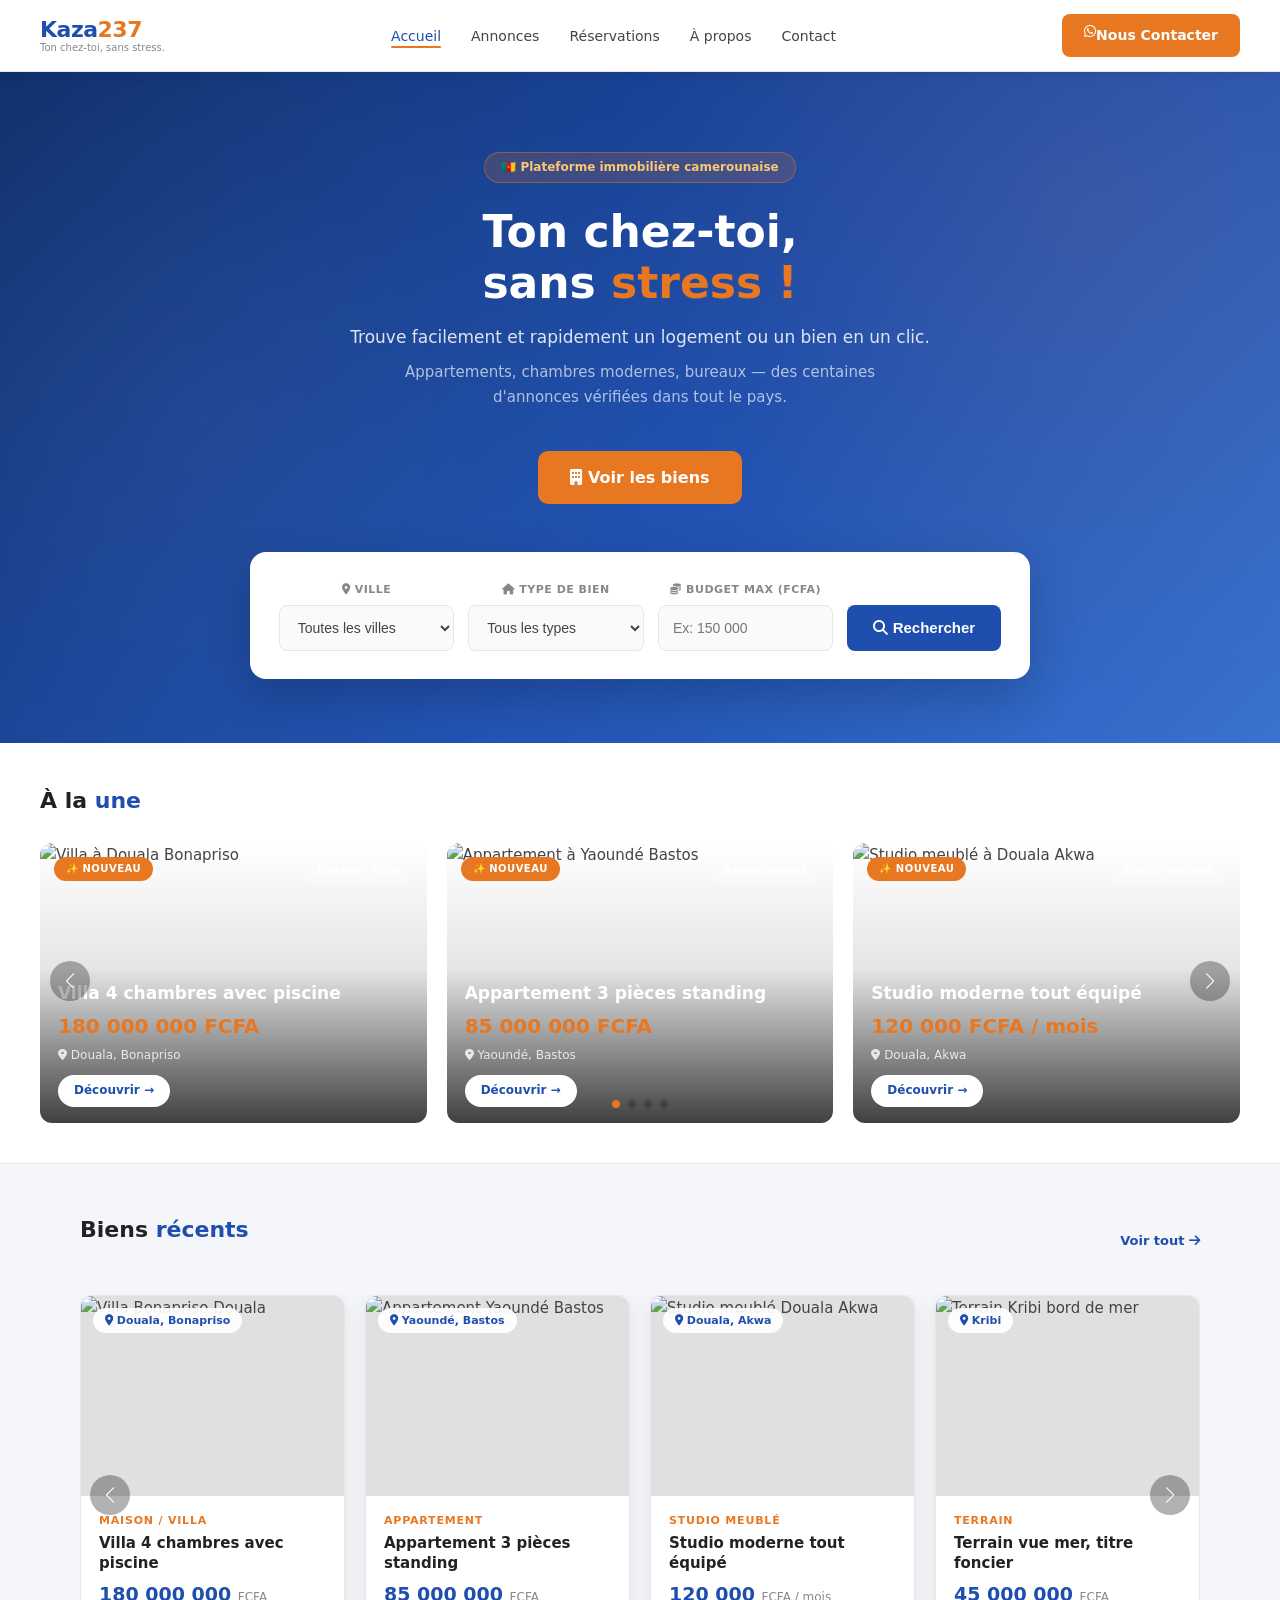
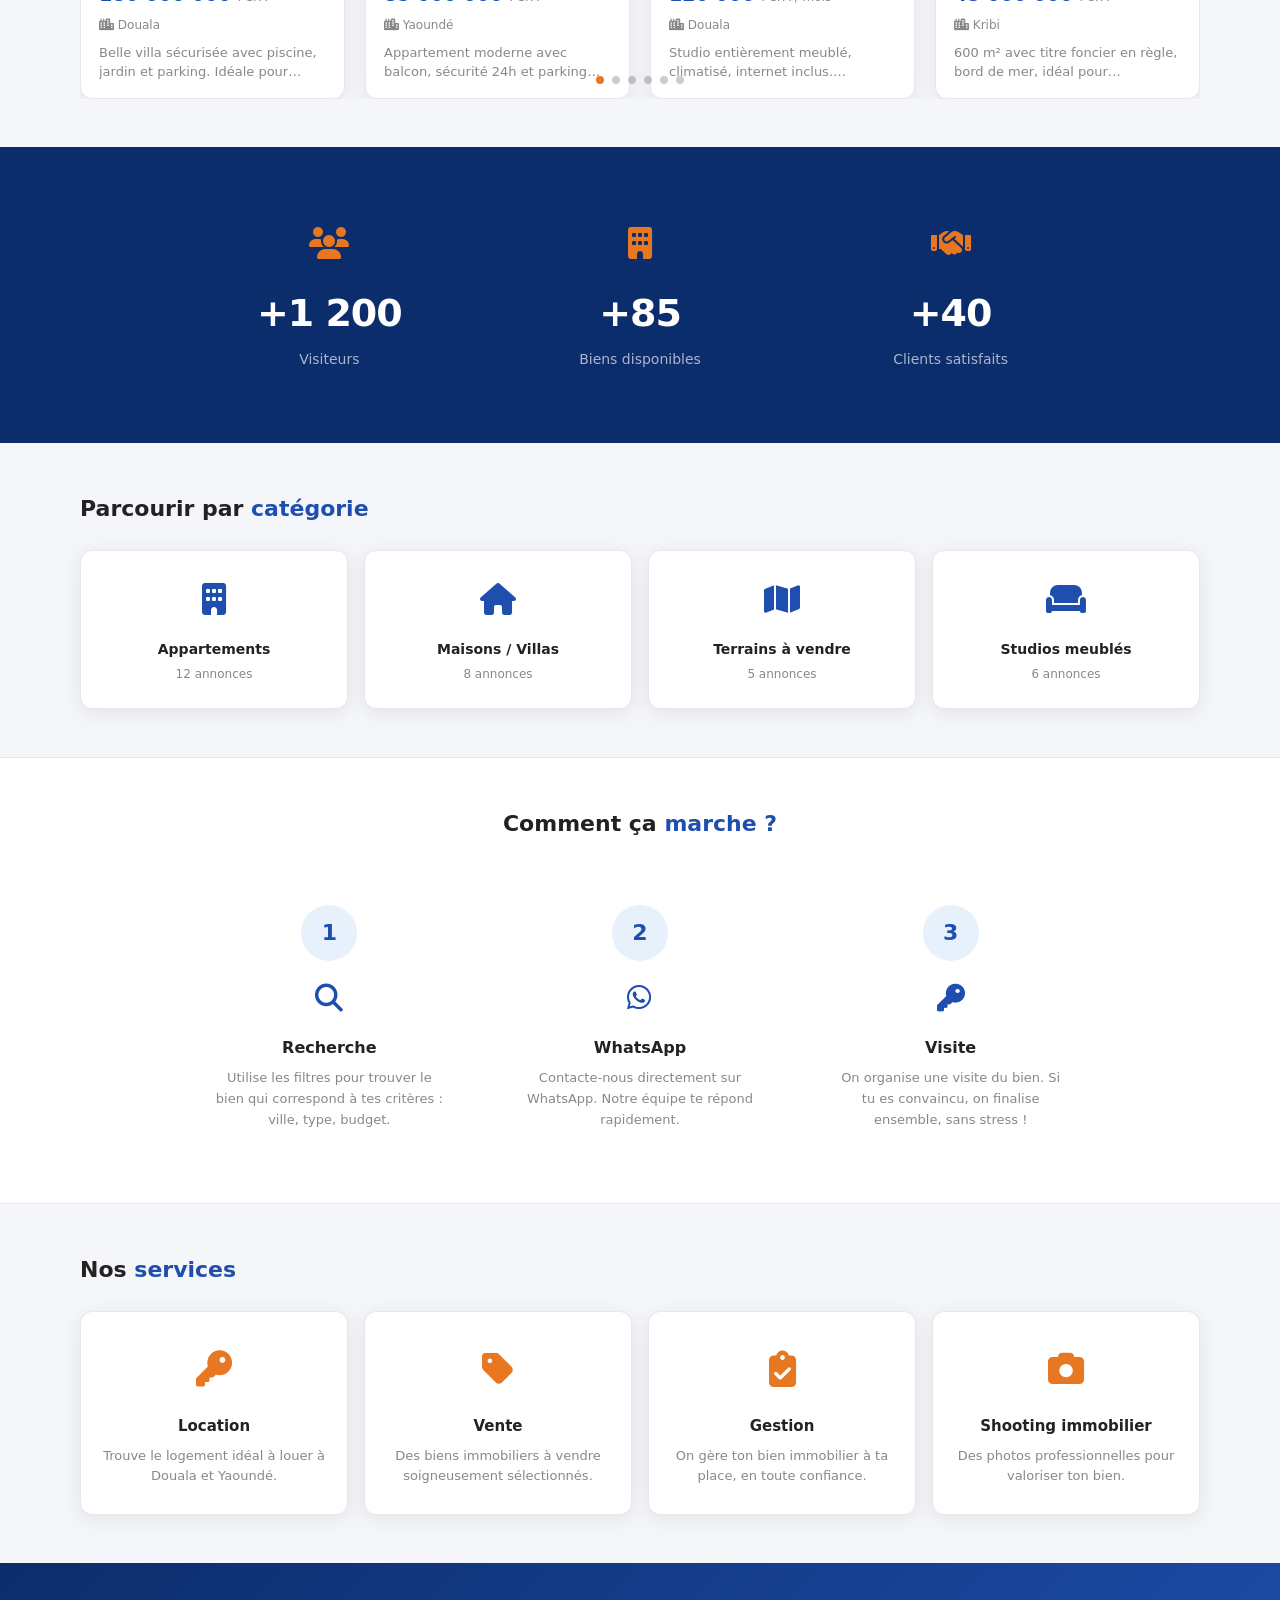
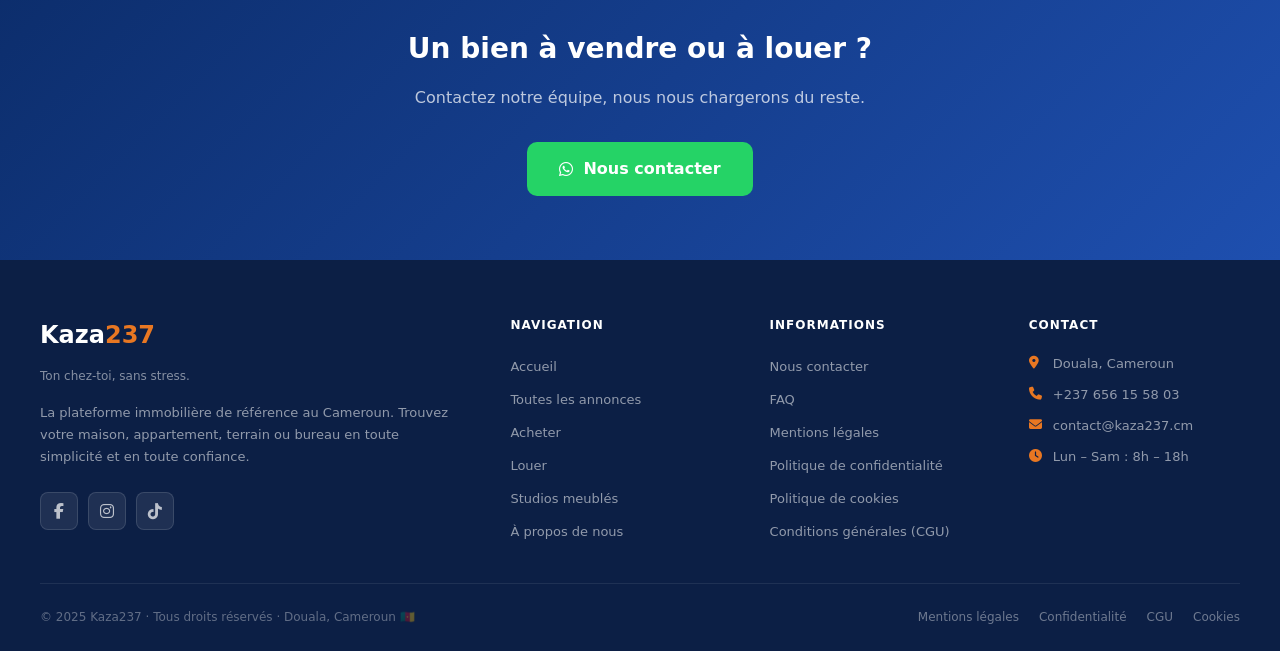
==== index.html @ a372fef4 "Premier commit Kaza237" ====
<!DOCTYPE html>
<html lang="fr">
 
<!--
  ================================================================
  KAZA237 — Page d'accueil (index.html)
  "Ton chez-toi, sans stress."
  ================================================================
  COMMENT MODIFIER CE FICHIER :
  - Les textes sont entre balises ex: <h1>Mon texte ici</h1>
  - Les liens sont dans href="..." ex: href="https://wa.me/237..."
  - Les images sont dans src="..." ex: src="assets/images/photo.jpg"
  - Chaque section est clairement indiquée par des commentaires
  ================================================================
-->
 
<head>
  <!-- Encodage et affichage mobile -->
  <meta charset="UTF-8" />
  <meta name="viewport" content="width=device-width, initial-scale=1.0" />
 
  <!-- ============================================================
       TITRE DE L'ONGLET NAVIGATEUR — modifie ici si besoin
       ============================================================ -->
  <title>Kaza237 — Ton chez-toi, sans stress.</title>
 
  <!-- Description pour Google (SEO) -->
  <meta name="description" content="Kaza237 — Plateforme immobilière camerounaise. Trouvez appartements, maisons, terrains et bureaux à Douala et Yaoundé." />
 
  <!-- ============================================================
       ICÔNES — Font Awesome (icônes utilisées partout sur le site)
       Ne pas supprimer cette ligne !
       ============================================================ -->
  <link rel="stylesheet" href="https://cdnjs.cloudflare.com/ajax/libs/font-awesome/6.5.0/css/all.min.css" />
 
  <!-- ============================================================
       SWIPER.JS — Pour les sliders automatiques (À la une, Biens récents)
       Ne pas supprimer cette ligne !
       ============================================================ -->
  <link rel="stylesheet" href="https://cdn.jsdelivr.net/npm/swiper@11/swiper-bundle.min.css" />
 
  <!-- ============================================================
       STYLES CSS DU SITE
       ============================================================ -->
    <!-- Fichier CSS du site -->
  <link rel="stylesheet" href="css/style.css" />
 
</head>
 
<body>
 
  <!-- ===========================================================
       NAVIGATION
       =========================================================== -->
  <nav>
 
    <!-- LOGO — REMPLACE src="assets/logo/logo.png" PAR TON VRAI LOGO -->
    <a href="index.html" class="nav-logo">
      <img src="assets/logo/logo.png" alt="Logo Kaza237"
           onerror="this.style.display='none'" />
      <div class="nav-logo-texte">
        <div class="marque">
          <span class="bleu">Kaza</span><span class="orange">237</span>
        </div>
        <div class="slogan">Ton chez-toi, sans stress.</div>
      </div>
    </a>
 
    <!-- LIENS DE NAVIGATION — modifie les href="..." pour chaque page -->
    <ul class="nav-liens">
      <li><a href="index.html" class="actif">Accueil</a></li>
      <li><a href="annonces.html">Annonces</a></li>
      <li><a href="reservations.html">Réservations</a></li>
      <li><a href="apropos.html">À propos</a></li>
      <li><a href="contact.html">Contact</a></li>
    </ul>
 
    <!-- BOUTON "NOUS CONTACTER" — visible sur desktop uniquement -->
    <!-- MODIFIE le numéro WhatsApp ici si besoin -->
    <a href="https://wa.me/237656155803" target="_blank" class="btn-nav-contact btn-desktop">
      <i class="fa-brands fa-whatsapp"></i> Nous Contacter
    </a>
 
    <!-- ============================================================
         BOUTON HAMBURGER — visible sur mobile uniquement
         Les 3 barres qui ouvrent le menu mobile
         ============================================================ -->
    <button class="btn-hamburger" id="btnHamburger" onclick="toggleMenu()"
            aria-label="Ouvrir le menu">
      <span></span>
      <span></span>
      <span></span>
    </button>
 
  </nav>
 
  <!-- ===========================================================
       MENU MOBILE — s'affiche quand on clique sur le hamburger
       =========================================================== -->
  <div class="menu-mobile" id="menuMobile">
 
    <!-- Liens du menu mobile -->
    <ul class="menu-mobile-liens">
      <li><a href="index.html" onclick="toggleMenu()">
        <i class="fa-solid fa-house"></i> Accueil
      </a></li>
      <li><a href="annonces.html" onclick="toggleMenu()">
        <i class="fa-solid fa-building"></i> Annonces
      </a></li>
      <li><a href="reservations.html" onclick="toggleMenu()">
        <i class="fa-solid fa-couch"></i> Réservations
      </a></li>
      <li><a href="apropos.html" onclick="toggleMenu()">
        <i class="fa-solid fa-circle-info"></i> À propos
      </a></li>
      <li><a href="contact.html" onclick="toggleMenu()">
        <i class="fa-solid fa-envelope"></i> Contact
      </a></li>
    </ul>
 
    <!-- Bouton WhatsApp dans le menu mobile -->
    <a href="https://wa.me/237656155803" target="_blank" class="btn-whatsapp-mobile">
      <i class="fa-brands fa-whatsapp"></i> Nous Contacter sur WhatsApp
    </a>
 
  </div>
  <!-- Fin Menu Mobile -->
  <!-- Fin Navigation -->
 
 
  <!-- ===========================================================
       SECTION HERO (Bannière principale)
       =========================================================== -->
  <section class="hero">
 
    <!-- Badge camerounais -->
    <div class="hero-badge">
      🇨🇲 Plateforme immobilière camerounaise
    </div>
 
    <!-- ============================================================
         TITRE PRINCIPAL — MODIFIE LE TEXTE ICI
         ============================================================ -->
    <h1>
      Ton chez-toi,<br>sans <em>stress !</em>
    </h1>
 
    <!-- ============================================================
         SOUS-TEXTE 1 — MODIFIE LE TEXTE ICI
         ============================================================ -->
    <p class="hero-sous-texte-1">
      Trouve facilement et rapidement un logement ou un bien en un clic.
    </p>
 
    <!-- ============================================================
         SOUS-TEXTE 2 — MODIFIE LE TEXTE ICI
         ============================================================ -->
    <p class="hero-sous-texte-2">
      Appartements, chambres modernes, bureaux — des centaines
      d'annonces vérifiées dans tout le pays.
    </p>
 
    <!-- Bouton "Voir les biens" -->
    <a href="annonces.html" class="btn-hero">
      <i class="fa-solid fa-building"></i> Voir les biens
    </a>
 
    <!-- ============================================================
         BOÎTE DE RECHERCHE ET FILTRES
         ============================================================ -->
    <div class="boite-recherche">
      <div class="recherche-grille">
 
        <!-- Filtre : Ville -->
        <div class="champ-recherche">
          <label for="filtre-ville">
            <i class="fa-solid fa-location-dot"></i> Ville
          </label>
          <!-- MODIFIE LES OPTIONS DE VILLE ICI -->
          <select id="filtre-ville">
            <option value="">Toutes les villes</option>
            <option value="douala">Douala</option>
            <option value="yaounde">Yaoundé</option>
          </select>
        </div>
 
        <!-- Filtre : Type de bien -->
        <div class="champ-recherche">
          <label for="filtre-type">
            <i class="fa-solid fa-house"></i> Type de bien
          </label>
          <!-- MODIFIE LES OPTIONS DE TYPE ICI -->
          <select id="filtre-type">
            <option value="">Tous les types</option>
            <option value="appartement">Appartement</option>
            <option value="maison">Maison / Villa</option>
            <option value="terrain">Terrain</option>
            <option value="bureau">Bureau</option>
            <option value="appartement-meuble">Appartement meublé</option>
            <option value="studio-meuble">Studio meublé</option>
            <option value="chambre-meuble">Chambre meublée</option>
          </select>
        </div>
 
        <!-- Filtre : Budget maximum -->
        <div class="champ-recherche">
          <label for="filtre-budget">
            <i class="fa-solid fa-coins"></i> Budget max (FCFA)
          </label>
          <input
            type="number"
            id="filtre-budget"
            placeholder="Ex: 150 000"
          />
        </div>
 
        <!-- Bouton Rechercher -->
        <div>
          <button class="btn-rechercher" onclick="rechercherBiens()">
            <i class="fa-solid fa-magnifying-glass"></i> Rechercher
          </button>
        </div>
 
      </div>
    </div>
    <!-- Fin boîte de recherche -->
 
  </section>
  <!-- Fin Section Hero -->
 
 
  <!-- ===========================================================
       SECTION "À LA UNE" — Slider automatique (biens featured)
       Les biens affichés ici sont ceux avec featured = true dans Firebase
       =========================================================== -->
  <section class="section-a-la-une">
    <div style="max-width: 1200px; margin: 0 auto;">
 
      <h2 class="titre-section">
        À la <span>une</span>
      </h2>
 
      <!-- Slider Swiper -->
      <div class="swiper swiper-une">
        <div class="swiper-wrapper">
 
          <!-- =====================================================
               SLIDE 1 — MODIFIE LES INFOS ICI
               ===================================================== -->
          <div class="swiper-slide">
            <div class="slide-une">
 
              <!-- IMAGE — REMPLACE src="..." PAR TA VRAIE IMAGE -->
              <img src="assets/images/bien1.jpg" alt="Villa à Douala Bonapriso" />
 
              <!-- Dégradé sombre -->
              <div class="slide-une-overlay"></div>
 
              <!-- Badge "NOUVEAU" -->
              <div class="slide-badge-nouveau">✨ Nouveau</div>
 
              <!-- Badge type de bien -->
              <div class="slide-badge-type">Maison / Villa</div>
 
              <!-- Infos en bas -->
              <div class="slide-une-infos">
                <!-- TITRE DU BIEN -->
                <div class="slide-une-titre">Villa 4 chambres avec piscine</div>
                <!-- PRIX — modifie ici -->
                <div class="slide-une-prix">180 000 000 FCFA</div>
                <!-- LOCALISATION -->
                <div class="slide-une-lieu">
                  <i class="fa-solid fa-location-dot"></i> Douala, Bonapriso
                </div>
                <!-- BOUTON DÉCOUVRIR — modifie href="..." -->
                <a href="detail.html" class="btn-decouvrir">Découvrir →</a>
              </div>
 
            </div>
          </div>
          <!-- Fin Slide 1 -->
 
          <!-- =====================================================
               SLIDE 2 — MODIFIE LES INFOS ICI
               ===================================================== -->
          <div class="swiper-slide">
            <div class="slide-une">
              <img src="assets/images/bien2.jpg" alt="Appartement à Yaoundé Bastos" />
              <div class="slide-une-overlay"></div>
              <div class="slide-badge-nouveau">✨ Nouveau</div>
              <div class="slide-badge-type">Appartement</div>
              <div class="slide-une-infos">
                <div class="slide-une-titre">Appartement 3 pièces standing</div>
                <div class="slide-une-prix">85 000 000 FCFA</div>
                <div class="slide-une-lieu">
                  <i class="fa-solid fa-location-dot"></i> Yaoundé, Bastos
                </div>
                <a href="detail.html" class="btn-decouvrir">Découvrir →</a>
              </div>
            </div>
          </div>
          <!-- Fin Slide 2 -->
 
          <!-- =====================================================
               SLIDE 3 — MODIFIE LES INFOS ICI
               ===================================================== -->
          <div class="swiper-slide">
            <div class="slide-une">
              <img src="assets/images/bien3.jpg" alt="Studio meublé à Douala Akwa" />
              <div class="slide-une-overlay"></div>
              <div class="slide-badge-nouveau">✨ Nouveau</div>
              <div class="slide-badge-type">Studio meublé</div>
              <div class="slide-une-infos">
                <div class="slide-une-titre">Studio moderne tout équipé</div>
                <div class="slide-une-prix">120 000 FCFA / mois</div>
                <div class="slide-une-lieu">
                  <i class="fa-solid fa-location-dot"></i> Douala, Akwa
                </div>
                <a href="detail.html" class="btn-decouvrir">Découvrir →</a>
              </div>
            </div>
          </div>
          <!-- Fin Slide 3 -->
 
          <!-- =====================================================
               SLIDE 4 — MODIFIE LES INFOS ICI
               ===================================================== -->
          <div class="swiper-slide">
            <div class="slide-une">
              <img src="assets/images/bien4.jpg" alt="Terrain à Kribi" />
              <div class="slide-une-overlay"></div>
              <div class="slide-badge-nouveau">✨ Nouveau</div>
              <div class="slide-badge-type">Terrain</div>
              <div class="slide-une-infos">
                <div class="slide-une-titre">Terrain vue mer, titre foncier</div>
                <div class="slide-une-prix">45 000 000 FCFA</div>
                <div class="slide-une-lieu">
                  <i class="fa-solid fa-location-dot"></i> Kribi, Bord de mer
                </div>
                <a href="detail.html" class="btn-decouvrir">Découvrir →</a>
              </div>
            </div>
          </div>
          <!-- Fin Slide 4 -->
 
        </div><!-- Fin swiper-wrapper -->
 
        <!-- Boutons navigation slider -->
        <div class="swiper-button-next"></div>
        <div class="swiper-button-prev"></div>
        <!-- Points de pagination -->
        <div class="swiper-pagination"></div>
 
      </div><!-- Fin Swiper -->
 
    </div>
  </section>
  <!-- Fin Section À la une -->
 
 
  <!-- ===========================================================
       SECTION "BIENS RÉCENTS"
       Les 6 biens les plus récents, triés par date
       =========================================================== -->
  <section class="section-recents">
    <div class="entete-section">
      <h2 class="titre-section">
        Biens <span>récents</span>
      </h2>
      <a href="annonces.html" class="lien-voir-tout">
        Voir tout <i class="fa-solid fa-arrow-right"></i>
      </a>
    </div>
 
    <!-- Slider des biens récents -->
    <div class="swiper swiper-recents">
      <div class="swiper-wrapper">
 
        <!-- =====================================================
             CARTE BIEN 1 — MODIFIE LES INFOS ICI
             ===================================================== -->
        <div class="swiper-slide">
          <div class="carte-bien">
            <div class="carte-image">
              <!-- IMAGE — REMPLACE src="..." PAR TA VRAIE IMAGE -->
              <img src="assets/images/bien1.jpg" alt="Villa Bonapriso Douala" />
              <div class="carte-badge-lieu">
                <i class="fa-solid fa-location-dot"></i> Douala, Bonapriso
              </div>
            </div>
            <div class="carte-corps">
              <!-- TYPE DE BIEN -->
              <div class="carte-type">Maison / Villa</div>
              <!-- TITRE -->
              <div class="carte-titre">Villa 4 chambres avec piscine</div>
              <!-- PRIX — modifie ici -->
              <div class="carte-prix">180 000 000 <span>FCFA</span></div>
              <!-- VILLE -->
              <div class="carte-ville">
                <i class="fa-solid fa-city"></i> Douala
              </div>
              <!-- DESCRIPTION COURTE -->
              <div class="carte-description">
                Belle villa sécurisée avec piscine, jardin et parking. Idéale pour famille.
              </div>
            </div>
          </div>
        </div>
        <!-- Fin Carte 1 -->
 
        <!-- =====================================================
             CARTE BIEN 2 — MODIFIE LES INFOS ICI
             ===================================================== -->
        <div class="swiper-slide">
          <div class="carte-bien">
            <div class="carte-image">
              <img src="assets/images/bien2.jpg" alt="Appartement Yaoundé Bastos" />
              <div class="carte-badge-lieu">
                <i class="fa-solid fa-location-dot"></i> Yaoundé, Bastos
              </div>
            </div>
            <div class="carte-corps">
              <div class="carte-type">Appartement</div>
              <div class="carte-titre">Appartement 3 pièces standing</div>
              <div class="carte-prix">85 000 000 <span>FCFA</span></div>
              <div class="carte-ville">
                <i class="fa-solid fa-city"></i> Yaoundé
              </div>
              <div class="carte-description">
                Appartement moderne avec balcon, sécurité 24h et parking souterrain.
              </div>
            </div>
          </div>
        </div>
        <!-- Fin Carte 2 -->
 
        <!-- =====================================================
             CARTE BIEN 3 — MODIFIE LES INFOS ICI
             ===================================================== -->
        <div class="swiper-slide">
          <div class="carte-bien">
            <div class="carte-image">
              <img src="assets/images/bien3.jpg" alt="Studio meublé Douala Akwa" />
              <div class="carte-badge-lieu">
                <i class="fa-solid fa-location-dot"></i> Douala, Akwa
              </div>
            </div>
            <div class="carte-corps">
              <div class="carte-type">Studio meublé</div>
              <div class="carte-titre">Studio moderne tout équipé</div>
              <div class="carte-prix">120 000 <span>FCFA / mois</span></div>
              <div class="carte-ville">
                <i class="fa-solid fa-city"></i> Douala
              </div>
              <div class="carte-description">
                Studio entièrement meublé, climatisé, internet inclus. Disponible immédiatement.
              </div>
            </div>
          </div>
        </div>
        <!-- Fin Carte 3 -->
 
        <!-- =====================================================
             CARTE BIEN 4 — MODIFIE LES INFOS ICI
             ===================================================== -->
        <div class="swiper-slide">
          <div class="carte-bien">
            <div class="carte-image">
              <img src="assets/images/bien4.jpg" alt="Terrain Kribi bord de mer" />
              <div class="carte-badge-lieu">
                <i class="fa-solid fa-location-dot"></i> Kribi
              </div>
            </div>
            <div class="carte-corps">
              <div class="carte-type">Terrain</div>
              <div class="carte-titre">Terrain vue mer, titre foncier</div>
              <div class="carte-prix">45 000 000 <span>FCFA</span></div>
              <div class="carte-ville">
                <i class="fa-solid fa-city"></i> Kribi
              </div>
              <div class="carte-description">
                600 m² avec titre foncier en règle, bord de mer, idéal pour construction.
              </div>
            </div>
          </div>
        </div>
        <!-- Fin Carte 4 -->
 
        <!-- =====================================================
             CARTE BIEN 5 — MODIFIE LES INFOS ICI
             ===================================================== -->
        <div class="swiper-slide">
          <div class="carte-bien">
            <div class="carte-image">
              <img src="assets/images/bien5.jpg" alt="Bureau Yaoundé Centre" />
              <div class="carte-badge-lieu">
                <i class="fa-solid fa-location-dot"></i> Yaoundé, Centre
              </div>
            </div>
            <div class="carte-corps">
              <div class="carte-type">Bureau</div>
              <div class="carte-titre">Plateau de bureaux open space</div>
              <div class="carte-prix">300 000 <span>FCFA / mois</span></div>
              <div class="carte-ville">
                <i class="fa-solid fa-city"></i> Yaoundé
              </div>
              <div class="carte-description">
                80 m² en plein centre ville, parking inclus, fibre optique disponible.
              </div>
            </div>
          </div>
        </div>
        <!-- Fin Carte 5 -->
 
        <!-- =====================================================
             CARTE BIEN 6 — MODIFIE LES INFOS ICI
             ===================================================== -->
        <div class="swiper-slide">
          <div class="carte-bien">
            <div class="carte-image">
              <img src="assets/images/bien6.jpg" alt="Villa Bafoussam" />
              <div class="carte-badge-lieu">
                <i class="fa-solid fa-location-dot"></i> Douala, Bonamoussadi
              </div>
            </div>
            <div class="carte-corps">
              <div class="carte-type">Appartement meublé</div>
              <div class="carte-titre">Appartement moderne à Bonamoussadi</div>
              <div class="carte-prix">150 000 <span>FCFA / mois</span></div>
              <div class="carte-ville">
                <i class="fa-solid fa-city"></i> Douala
              </div>
              <div class="carte-description">
                Appartement sécurisé avec parking, gardiennage 24h et générateur.
              </div>
            </div>
          </div>
        </div>
        <!-- Fin Carte 6 -->
 
      </div><!-- Fin swiper-wrapper -->
 
      <!-- Navigation -->
      <div class="swiper-button-next"></div>
      <div class="swiper-button-prev"></div>
      <div class="swiper-pagination"></div>
 
    </div><!-- Fin Swiper Recents -->
  </section>
  <!-- Fin Section Biens Récents -->
 
 
  <!-- ===========================================================
       SECTION STATISTIQUES
       =========================================================== -->
  <section class="section-stats">
    <div class="stats-grille">
 
      <!-- ============================================================
           STATISTIQUE 1 — MODIFIE LE CHIFFRE ET LE LABEL ICI
           ============================================================ -->
      <div class="stat-bloc">
        <div class="stat-icone">
          <i class="fa-solid fa-users"></i>
        </div>
        <div class="stat-chiffre">+1 200<span></span></div>
        <div class="stat-label">Visiteurs</div>
      </div>
 
      <!-- ============================================================
           STATISTIQUE 2 — MODIFIE LE CHIFFRE ET LE LABEL ICI
           ============================================================ -->
      <div class="stat-bloc">
        <div class="stat-icone">
          <i class="fa-solid fa-building"></i>
        </div>
        <div class="stat-chiffre">+85<span></span></div>
        <div class="stat-label">Biens disponibles</div>
      </div>
 
      <!-- ============================================================
           STATISTIQUE 3 — MODIFIE LE CHIFFRE ET LE LABEL ICI
           ============================================================ -->
      <div class="stat-bloc">
        <div class="stat-icone">
          <i class="fa-solid fa-handshake"></i>
        </div>
        <div class="stat-chiffre">+40<span></span></div>
        <div class="stat-label">Clients satisfaits</div>
      </div>
 
    </div>
  </section>
  <!-- Fin Section Statistiques -->
 
 
  <!-- ===========================================================
       SECTION "PARCOURIR PAR CATÉGORIE"
       =========================================================== -->
  <section class="section-categories">
    <h2 class="titre-section" style="margin-bottom: 1.5rem;">
      Parcourir par <span>catégorie</span>
    </h2>
 
    <div class="categories-grille">
 
      <!-- ============================================================
           CATÉGORIE 1 — MODIFIE LE NOMBRE D'ANNONCES ICI
           ============================================================ -->
      <a href="annonces.html?type=appartement" class="carte-categorie">
        <div class="categorie-icone">
          <i class="fa-solid fa-building"></i>
        </div>
        <div class="categorie-nom">Appartements</div>
        <!-- MODIFIE LE NOMBRE ICI -->
        <div class="categorie-nombre">12 annonces</div>
      </a>
 
      <!-- CATÉGORIE 2 -->
      <a href="annonces.html?type=maison" class="carte-categorie">
        <div class="categorie-icone">
          <i class="fa-solid fa-house"></i>
        </div>
        <div class="categorie-nom">Maisons / Villas</div>
        <!-- MODIFIE LE NOMBRE ICI -->
        <div class="categorie-nombre">8 annonces</div>
      </a>
 
      <!-- CATÉGORIE 3 -->
      <a href="annonces.html?type=terrain" class="carte-categorie">
        <div class="categorie-icone">
          <i class="fa-solid fa-map"></i>
        </div>
        <div class="categorie-nom">Terrains à vendre</div>
        <!-- MODIFIE LE NOMBRE ICI -->
        <div class="categorie-nombre">5 annonces</div>
      </a>
 
      <!-- CATÉGORIE 4 -->
      <a href="reservations.html" class="carte-categorie">
        <div class="categorie-icone">
          <i class="fa-solid fa-couch"></i>
        </div>
        <div class="categorie-nom">Studios meublés</div>
        <!-- MODIFIE LE NOMBRE ICI -->
        <div class="categorie-nombre">6 annonces</div>
      </a>
 
    </div>
  </section>
  <!-- Fin Section Catégories -->
 
 
  <!-- ===========================================================
       SECTION "COMMENT ÇA MARCHE"
       =========================================================== -->
  <section class="section-comment">
    <div style="max-width: 1200px; margin: 0 auto;">
      <h2 class="titre-section" style="text-align: center; margin-bottom: 2.5rem;">
        Comment ça <span>marche ?</span>
      </h2>
      <div class="comment-grille">
 
        <!-- ÉTAPE 1 -->
        <div class="comment-etape">
          <div class="etape-numero">1</div>
          <div class="etape-icone">
            <i class="fa-solid fa-magnifying-glass"></i>
          </div>
          <!-- MODIFIE LE TITRE ICI -->
          <div class="etape-titre">Recherche</div>
          <!-- MODIFIE LE TEXTE ICI -->
          <div class="etape-texte">
            Utilise les filtres pour trouver le bien qui correspond à tes critères : ville, type, budget.
          </div>
        </div>
 
        <!-- ÉTAPE 2 -->
        <div class="comment-etape">
          <div class="etape-numero">2</div>
          <div class="etape-icone">
            <i class="fa-brands fa-whatsapp"></i>
          </div>
          <!-- MODIFIE LE TITRE ICI -->
          <div class="etape-titre">WhatsApp</div>
          <!-- MODIFIE LE TEXTE ICI -->
          <div class="etape-texte">
            Contacte-nous directement sur WhatsApp. Notre équipe te répond rapidement.
          </div>
        </div>
 
        <!-- ÉTAPE 3 -->
        <div class="comment-etape">
          <div class="etape-numero">3</div>
          <div class="etape-icone">
            <i class="fa-solid fa-key"></i>
          </div>
          <!-- MODIFIE LE TITRE ICI -->
          <div class="etape-titre">Visite</div>
          <!-- MODIFIE LE TEXTE ICI -->
          <div class="etape-texte">
            On organise une visite du bien. Si tu es convaincu, on finalise ensemble, sans stress !
          </div>
        </div>
 
      </div>
    </div>
  </section>
  <!-- Fin Section Comment ça marche -->
 
 
  <!-- ===========================================================
       SECTION SERVICES
       =========================================================== -->
  <section class="section-services">
    <h2 class="titre-section" style="margin-bottom: 1.5rem;">
      Nos <span>services</span>
    </h2>
 
    <div class="services-grille">
 
      <!-- SERVICE 1 -->
      <div class="carte-service">
        <div class="service-icone">
          <i class="fa-solid fa-key"></i>
        </div>
        <!-- MODIFIE LE TITRE ICI -->
        <div class="service-titre">Location</div>
        <!-- MODIFIE LE TEXTE ICI -->
        <div class="service-texte">
          Trouve le logement idéal à louer à Douala et Yaoundé.
        </div>
      </div>
 
      <!-- SERVICE 2 -->
      <div class="carte-service">
        <div class="service-icone">
          <i class="fa-solid fa-tag"></i>
        </div>
        <div class="service-titre">Vente</div>
        <div class="service-texte">
          Des biens immobiliers à vendre soigneusement sélectionnés.
        </div>
      </div>
 
      <!-- SERVICE 3 -->
      <div class="carte-service">
        <div class="service-icone">
          <i class="fa-solid fa-clipboard-check"></i>
        </div>
        <div class="service-titre">Gestion</div>
        <div class="service-texte">
          On gère ton bien immobilier à ta place, en toute confiance.
        </div>
      </div>
 
      <!-- SERVICE 4 -->
      <div class="carte-service">
        <div class="service-icone">
          <i class="fa-solid fa-camera"></i>
        </div>
        <div class="service-titre">Shooting immobilier</div>
        <div class="service-texte">
          Des photos professionnelles pour valoriser ton bien.
        </div>
      </div>
 
    </div>
  </section>
  <!-- Fin Section Services -->
 
 
  <!-- ===========================================================
       SECTION CTA WHATSAPP
       =========================================================== -->
  <section class="section-whatsapp-cta">
 
    <!-- ============================================================
         TITRE CTA — MODIFIE LE TEXTE ICI
         ============================================================ -->
    <h2 class="cta-titre">
      Un bien à vendre ou à louer ?
    </h2>
 
    <!-- ============================================================
         SOUS-TITRE CTA — MODIFIE LE TEXTE ICI
         ============================================================ -->
    <p class="cta-sous-titre">
      Contactez notre équipe, nous nous chargerons du reste.
    </p>
 
    <!-- BOUTON WHATSAPP — MODIFIE LE NUMÉRO SI BESOIN -->
    <a href="https://wa.me/237656155803" target="_blank" class="btn-whatsapp">
      <i class="fa-brands fa-whatsapp"></i>
      Nous contacter
    </a>
 
  </section>
  <!-- Fin Section WhatsApp CTA -->
 
 
  <!-- ===========================================================
       FOOTER (Pied de page)
       =========================================================== -->
  <footer>
    <div class="footer-grille">
 
      <!-- COLONNE 1 : Logo + description + réseaux sociaux -->
      <div class="footer-col">
        <div class="footer-logo">
          <span class="bleu">Kaza</span><span class="orange">237</span>
        </div>
        <div class="footer-slogan">Ton chez-toi, sans stress.</div>
        <p class="footer-description">
          La plateforme immobilière de référence au Cameroun.
          Trouvez votre maison, appartement, terrain ou bureau
          en toute simplicité et en toute confiance.
        </p>
 
        <!-- ============================================================
             RÉSEAUX SOCIAUX — MODIFIE LES LIENS href="..." ICI
             ============================================================ -->
        <div class="reseaux-sociaux">
 
          <!-- Facebook -->
          <a href="https://facebook.com/kaza237" target="_blank"
             class="btn-reseau" title="Facebook">
            <i class="fa-brands fa-facebook-f"></i>
          </a>
 
          <!-- Instagram -->
          <a href="https://instagram.com/kaza237" target="_blank"
             class="btn-reseau" title="Instagram">
            <i class="fa-brands fa-instagram"></i>
          </a>
 
          <!-- TikTok -->
          <a href="https://tiktok.com/@kaza237" target="_blank"
             class="btn-reseau" title="TikTok">
            <i class="fa-brands fa-tiktok"></i>
          </a>
 
        </div>
      </div>
 
      <!-- COLONNE 2 : Navigation -->
      <div class="footer-col">
        <h4>Navigation</h4>
        <ul>
          <li><a href="index.html">Accueil</a></li>
          <li><a href="annonces.html">Toutes les annonces</a></li>
          <li><a href="annonces.html?mode=achat">Acheter</a></li>
          <li><a href="annonces.html?mode=location">Louer</a></li>
          <li><a href="reservations.html">Studios meublés</a></li>
          <li><a href="apropos.html">À propos de nous</a></li>
        </ul>
      </div>
 
      <!-- COLONNE 3 : Informations légales -->
      <div class="footer-col">
        <h4>Informations</h4>
        <ul>
          <li><a href="contact.html">Nous contacter</a></li>
          <li><a href="faq.html">FAQ</a></li>
          <li><a href="mentions-legales.html">Mentions légales</a></li>
          <li><a href="confidentialite.html">Politique de confidentialité</a></li>
          <li><a href="cookies.html">Politique de cookies</a></li>
          <li><a href="cgu.html">Conditions générales (CGU)</a></li>
        </ul>
      </div>
 
      <!-- COLONNE 4 : Contact -->
      <div class="footer-col">
        <h4>Contact</h4>
 
        <!-- ============================================================
             INFORMATIONS DE CONTACT — MODIFIE ICI
             ============================================================ -->
        <div class="footer-contact-ligne">
          <i class="fa-solid fa-location-dot"></i>
          <span>Douala, Cameroun</span>
        </div>
 
        <div class="footer-contact-ligne">
          <i class="fa-solid fa-phone"></i>
          <!-- MODIFIE LE NUMÉRO ICI -->
          <span>+237 656 15 58 03</span>
        </div>
 
        <div class="footer-contact-ligne">
          <i class="fa-solid fa-envelope"></i>
          <!-- MODIFIE L'EMAIL ICI -->
          <span>contact@kaza237.cm</span>
        </div>
 
        <div class="footer-contact-ligne">
          <i class="fa-solid fa-clock"></i>
          <span>Lun – Sam : 8h – 18h</span>
        </div>
 
      </div>
 
    </div><!-- Fin footer-grille -->
 
    <!-- Ligne de séparation -->
    <div class="footer-separateur"></div>
 
    <!-- Bas du footer -->
    <div class="footer-bas">
      <!-- COPYRIGHT — MODIFIE L'ANNÉE SI BESOIN -->
      <div class="footer-copyright">
        © 2025 Kaza237 · Tous droits réservés · Douala, Cameroun 🇨🇲
      </div>
 
      <!-- Liens légaux -->
      <div class="footer-liens-legaux">
        <a href="mentions-legales.html">Mentions légales</a>
        <a href="confidentialite.html">Confidentialité</a>
        <a href="cgu.html">CGU</a>
        <a href="cookies.html">Cookies</a>
      </div>
    </div>
 
  </footer>
  <!-- Fin Footer -->
 
 
  <!-- ===========================================================
       SCRIPTS JAVASCRIPT
       =========================================================== -->
 
  <!-- Swiper.js — pour les sliders -->
  <script src="https://cdn.jsdelivr.net/npm/swiper@11/swiper-bundle.min.js"></script>
 
    <!-- Fichier JavaScript du site -->
  <script src="js/app.js"></script>
 
</body>
</html>
---- css/style.css ----
/* ================================================================
   KAZA237 — Feuille de style principale
   Fichier : css/style.css
   "Ton chez-toi, sans stress."
   ================================================================
   COMMENT MODIFIER LES COULEURS :
   Cherche la section ":root" tout en haut.
   Exemple : changer --orange: #E87722; par une autre couleur
   ================================================================ */

/* ============================================================
       VARIABLES DE COULEURS ET POLICES
       Pour changer une couleur sur tout le site, modifie ici !
       ============================================================ */
    :root {
      --bleu          : #1E4FAF;   /* Couleur bleue principale */
      --bleu-fonce    : #0c2d6b;   /* Bleu très foncé (footer, stats) */
      --bleu-clair    : #E6F1FB;   /* Bleu très clair (survol catégories) */
      --orange        : #E87722;   /* Couleur orange (boutons, prix, accents) */
      --orange-hover  : #c9621a;   /* Orange foncé au survol */
      --blanc         : #ffffff;
      --gris-fond     : #F5F6FA;   /* Fond de page gris très clair */
      --gris-texte    : #444444;   /* Couleur du texte principal */
      --gris-doux     : #888888;   /* Texte secondaire, labels */
      --bordure       : #E5E7EB;   /* Couleur des bordures */
      --radius        : 12px;      /* Arrondi des cartes et boutons */
      --ombre         : 0 4px 20px rgba(0, 0, 0, 0.08);
      --ombre-hover   : 0 8px 32px rgba(0, 0, 0, 0.15);
      --transition    : all 0.25s ease;
    }

    /* ============================================================
       RESET — Remise à zéro des styles par défaut du navigateur
       ============================================================ */
    *, *::before, *::after {
      box-sizing: border-box;
      margin: 0;
      padding: 0;
    }

    html {
      scroll-behavior: smooth; /* Défilement fluide entre sections */
    }

    body {
      font-family: 'Segoe UI', system-ui, sans-serif;
      background-color: var(--gris-fond);
      color: var(--gris-texte);
      font-size: 15px;
      line-height: 1.6;
    }

    /* Liens — pas de soulignement par défaut */
    a {
      text-decoration: none;
      color: inherit;
      cursor: pointer;
    }

    /* Images — remplissent leur conteneur */
    img {
      width: 100%;
      height: 100%;
      object-fit: cover;
      display: block;
    }

    /* ============================================================
       BARRE DE NAVIGATION
       ============================================================ */
    nav {
      background-color: var(--blanc);
      border-bottom: 1px solid var(--bordure);
      padding: 0 2.5rem;
      display: flex;
      align-items: center;
      justify-content: space-between;
      height: 72px;

      /* Reste visible en haut même quand on défile */
      position: sticky;
      top: 0;
      z-index: 1000;
      box-shadow: 0 2px 12px rgba(0, 0, 0, 0.06);
    }

    /* --- Logo (côté gauche) --- */
    .nav-logo {
      display: flex;
      align-items: center;
      gap: 12px;
    }

    /* Image du logo — REMPLACE src="..." PAR LE CHEMIN DE TON LOGO */
    .nav-logo img {
      height: 44px;
      width: auto;
      object-fit: contain;
    }

    .nav-logo-texte {
      display: flex;
      flex-direction: column;
      line-height: 1.1;
    }

    .nav-logo-texte .marque {
      font-size: 22px;
      font-weight: 900;
      letter-spacing: -0.5px;
    }

    /* "Kaza" en bleu, "237" en orange */
    .nav-logo-texte .marque .bleu  { color: var(--bleu); }
    .nav-logo-texte .marque .orange { color: var(--orange); }

    .nav-logo-texte .slogan {
      font-size: 10px;
      color: var(--gris-doux);
    }

    /* --- Liens de navigation (centre) --- */
    .nav-liens {
      display: flex;
      align-items: center;
      gap: 30px;
      list-style: none;
    }

    .nav-liens a {
      font-size: 14px;
      font-weight: 500;
      color: var(--gris-texte);
      position: relative;
      transition: var(--transition);
    }

    /* Trait orange qui apparaît sous le lien au survol */
    .nav-liens a::after {
      content: '';
      position: absolute;
      bottom: -4px;
      left: 0;
      width: 0;
      height: 2px;
      background-color: var(--orange);
      border-radius: 2px;
      transition: var(--transition);
    }

    .nav-liens a:hover               { color: var(--bleu); }
    .nav-liens a:hover::after        { width: 100%; }
    .nav-liens a.actif               { color: var(--bleu); }
    .nav-liens a.actif::after        { width: 100%; }

    /* --- Bouton "Nous Contacter" (côté droit) --- */
    .btn-nav-contact {
      background-color: var(--orange);
      color: var(--blanc);
      border: none;
      padding: 10px 22px;
      border-radius: 8px;
      font-size: 14px;
      font-weight: 700;
      cursor: pointer;
      transition: var(--transition);
      /* LIEN WHATSAPP — modifie le numéro si besoin */
      /* Ce bouton est dans le HTML plus bas */
    }

    .btn-nav-contact:hover {
      background-color: var(--orange-hover);
      transform: translateY(-1px);
      box-shadow: 0 4px 12px rgba(232, 119, 34, 0.35);
    }

    /* ============================================================
       SECTION HERO (Bannière principale)
       ============================================================ */
    .hero {
      background-color: var(--bleu); /* Fond bleu comme demandé dans le cahier */
      background-image: linear-gradient(135deg, #0c2d6b 0%, #1E4FAF 55%, #3a72d0 100%);
      padding: 5rem 2rem 4rem;
      text-align: center;
      position: relative;
      overflow: hidden;
    }

    /* Motif de fond décoratif subtil */
    .hero::before {
      content: '';
      position: absolute;
      inset: 0;
      background-image:
        radial-gradient(circle at 15% 50%, rgba(255,255,255,0.05) 0%, transparent 50%),
        radial-gradient(circle at 85% 20%, rgba(232,119,34,0.1) 0%, transparent 40%);
      pointer-events: none;
    }

    /* Badge "Plateforme camerounaise" */
    .hero-badge {
      display: inline-block;
      background: rgba(232, 119, 34, 0.18);
      border: 1px solid rgba(232, 119, 34, 0.45);
      color: #FAC775;
      font-size: 12px;
      font-weight: 700;
      padding: 5px 16px;
      border-radius: 20px;
      margin-bottom: 1.5rem;
      position: relative;
      z-index: 1;
    }

    /* ============================================================
       TITRE HERO — MODIFIE LE TEXTE ICI
       ============================================================ */
    .hero h1 {
      font-size: 44px;
      font-weight: 900;
      color: var(--blanc);
      line-height: 1.15;
      margin-bottom: 1rem;
      position: relative;
      z-index: 1;
    }

    /* Mot en orange dans le titre */
    .hero h1 em {
      color: var(--orange);
      font-style: normal;
    }

    /* ============================================================
       SOUS-TEXTES HERO — MODIFIE LES TEXTES ICI
       ============================================================ */
    .hero-sous-texte-1 {
      color: rgba(255, 255, 255, 0.85);
      font-size: 17px;
      font-weight: 500;
      margin-bottom: 0.5rem;
      position: relative;
      z-index: 1;
    }

    .hero-sous-texte-2 {
      color: rgba(255, 255, 255, 0.65);
      font-size: 15px;
      max-width: 540px;
      margin: 0 auto 2.5rem;
      line-height: 1.7;
      position: relative;
      z-index: 1;
    }

    /* Bouton "Voir les biens" dans le hero */
    .btn-hero {
      display: inline-block;
      background-color: var(--orange);
      color: var(--blanc);
      padding: 14px 32px;
      border-radius: 10px;
      font-size: 16px;
      font-weight: 700;
      cursor: pointer;
      border: none;
      transition: var(--transition);
      position: relative;
      z-index: 1;
      margin-bottom: 3rem;
    }

    .btn-hero:hover {
      background-color: var(--orange-hover);
      transform: translateY(-2px);
      box-shadow: 0 6px 20px rgba(232, 119, 34, 0.4);
    }

    /* ============================================================
       BOÎTE DE RECHERCHE ET FILTRES
       ============================================================ */
    .boite-recherche {
      background-color: var(--blanc);
      border-radius: 16px;
      padding: 1.8rem;
      max-width: 780px;
      margin: 0 auto;
      position: relative;
      z-index: 2;
      box-shadow: 0 16px 48px rgba(0, 0, 0, 0.2);
    }

    /* Grille des champs de recherche */
    .recherche-grille {
      display: grid;
      grid-template-columns: 1fr 1fr 1fr auto;
      gap: 14px;
      align-items: end;
    }

    /* Label au-dessus de chaque champ */
    .champ-recherche label {
      display: block;
      font-size: 11px;
      font-weight: 700;
      color: var(--gris-doux);
      text-transform: uppercase;
      letter-spacing: 0.5px;
      margin-bottom: 6px;
    }

    /* Champs select et input */
    .champ-recherche select,
    .champ-recherche input {
      width: 100%;
      height: 46px;
      border: 1.5px solid var(--bordure);
      border-radius: 8px;
      padding: 0 14px;
      font-size: 14px;
      color: var(--gris-texte);
      background-color: #fafafa;
      outline: none;
      transition: var(--transition);
      appearance: auto;
    }

    .champ-recherche select:focus,
    .champ-recherche input:focus {
      border-color: var(--bleu);
      background-color: var(--blanc);
    }

    /* Bouton Rechercher */
    .btn-rechercher {
      height: 46px;
      padding: 0 26px;
      background-color: var(--bleu);
      color: var(--blanc);
      border: none;
      border-radius: 8px;
      font-size: 15px;
      font-weight: 700;
      cursor: pointer;
      transition: var(--transition);
      white-space: nowrap;
    }

    .btn-rechercher:hover {
      background-color: var(--bleu-fonce);
      transform: translateY(-1px);
    }

    /* ============================================================
       SECTION "À LA UNE" — Slider automatique
       ============================================================ */
    .section-a-la-une {
      background-color: var(--blanc);
      padding: 2.5rem 2.5rem;
      border-bottom: 1px solid var(--bordure);
    }

    /* Titre de section réutilisable */
    .titre-section {
      font-size: 22px;
      font-weight: 800;
      color: #222;
      margin-bottom: 1.5rem;
    }

    .titre-section span {
      color: var(--bleu);
    }

    /* Contenu de chaque slide "À la une" */
    .slide-une {
      border-radius: var(--radius);
      overflow: hidden;
      position: relative;
      height: 280px;
      cursor: pointer;
    }

    /* ============================================================
       IMAGE D'UN SLIDE — REMPLACE src="..." PAR TA VRAIE IMAGE
       Exemple : src="assets/images/villa-douala.jpg"
       ============================================================ */
    .slide-une img {
      width: 100%;
      height: 100%;
      object-fit: cover;
      display: block;
    }

    /* Dégradé sombre en bas pour lire le texte sur l'image */
    .slide-une-overlay {
      position: absolute;
      inset: 0;
      background: linear-gradient(to top, rgba(0,0,0,0.75) 0%, rgba(0,0,0,0.1) 55%, transparent 100%);
    }

    /* Badge "NOUVEAU" en haut à gauche */
    .slide-badge-nouveau {
      position: absolute;
      top: 14px;
      left: 14px;
      background-color: var(--orange);
      color: var(--blanc);
      font-size: 10px;
      font-weight: 800;
      padding: 4px 12px;
      border-radius: 20px;
      text-transform: uppercase;
      letter-spacing: 0.5px;
      z-index: 2;
    }

    /* Badge type de bien (ex: "Appartement") en haut à droite */
    .slide-badge-type {
      position: absolute;
      top: 14px;
      right: 14px;
      background: rgba(255,255,255,0.2);
      backdrop-filter: blur(4px);
      color: var(--blanc);
      font-size: 11px;
      font-weight: 700;
      padding: 4px 12px;
      border-radius: 20px;
      border: 1px solid rgba(255,255,255,0.3);
      z-index: 2;
    }

    /* Infos en bas du slide */
    .slide-une-infos {
      position: absolute;
      bottom: 0;
      left: 0;
      right: 0;
      padding: 16px 18px;
      z-index: 2;
    }

    .slide-une-titre {
      font-size: 17px;
      font-weight: 700;
      color: var(--blanc);
      margin-bottom: 6px;
      line-height: 1.3;
    }

    .slide-une-prix {
      font-size: 20px;
      font-weight: 900;
      color: var(--orange);
      margin-bottom: 4px;
    }

    .slide-une-lieu {
      font-size: 12px;
      color: rgba(255,255,255,0.8);
      margin-bottom: 10px;
    }

    /* Bouton "Découvrir" sur le slide */
    .btn-decouvrir {
      display: inline-block;
      background-color: var(--blanc);
      color: var(--bleu);
      font-size: 12px;
      font-weight: 700;
      padding: 6px 16px;
      border-radius: 20px;
      transition: var(--transition);
    }

    .btn-decouvrir:hover {
      background-color: var(--orange);
      color: var(--blanc);
    }

    /* ============================================================
       SECTION "BIENS RÉCENTS" — Slider
       ============================================================ */
    .section-recents {
      padding: 3rem 2.5rem;
      max-width: 1200px;
      margin: 0 auto;
    }

    /* En-tête de section avec "Voir tout" à droite */
    .entete-section {
      display: flex;
      align-items: center;
      justify-content: space-between;
      margin-bottom: 1.5rem;
    }

    .lien-voir-tout {
      font-size: 13px;
      color: var(--bleu);
      font-weight: 600;
      transition: var(--transition);
    }

    .lien-voir-tout:hover { color: var(--orange); }

    /* Carte d'un bien récent */
    .carte-bien {
      background-color: var(--blanc);
      border-radius: var(--radius);
      border: 1px solid var(--bordure);
      overflow: hidden;
      cursor: pointer;
      transition: var(--transition);
      box-shadow: var(--ombre);
      height: 100%;
    }

    .carte-bien:hover {
      transform: translateY(-5px);
      box-shadow: var(--ombre-hover);
    }

    /* Zone image de la carte */
    .carte-image {
      height: 200px;
      position: relative;
      overflow: hidden;
      background-color: #e0e0e0; /* Couleur si l'image ne charge pas */
    }

    /* ============================================================
       IMAGE D'UNE CARTE — REMPLACE src="..." PAR TA VRAIE IMAGE
       Exemple : src="assets/images/appartement1.jpg"
       ============================================================ */
    .carte-image img {
      width: 100%;
      height: 100%;
      object-fit: cover;
      transition: transform 0.3s ease;
    }

    .carte-bien:hover .carte-image img {
      transform: scale(1.05); /* Légère mise en avant au survol */
    }

    /* Badge localisation sur l'image */
    .carte-badge-lieu {
      position: absolute;
      top: 12px;
      left: 12px;
      background: rgba(255,255,255,0.92);
      color: var(--bleu);
      font-size: 11px;
      font-weight: 700;
      padding: 4px 12px;
      border-radius: 20px;
    }

    /* Corps de la carte (textes) */
    .carte-corps {
      padding: 16px 18px;
    }

    /* Type de bien (ex: "APPARTEMENT") */
    .carte-type {
      font-size: 11px;
      font-weight: 800;
      color: var(--orange);
      text-transform: uppercase;
      letter-spacing: 0.8px;
      margin-bottom: 5px;
    }

    /* Titre du bien */
    .carte-titre {
      font-size: 15px;
      font-weight: 700;
      color: #222;
      margin-bottom: 6px;
      line-height: 1.3;
    }

    /* Prix */
    .carte-prix {
      font-size: 19px;
      font-weight: 900;
      color: var(--bleu);
      margin-bottom: 6px;
    }

    .carte-prix span {
      font-size: 12px;
      font-weight: 400;
      color: var(--gris-doux);
    }

    /* Ville */
    .carte-ville {
      font-size: 12px;
      color: var(--gris-doux);
      margin-bottom: 8px;
    }

    /* Petite description */
    .carte-description {
      font-size: 13px;
      color: var(--gris-doux);
      line-height: 1.5;
      /* Limite à 2 lignes avec "..." */
      display: -webkit-box;
      -webkit-line-clamp: 2;
      line-clamp: 2;
      -webkit-box-orient: vertical;
      overflow: hidden;
    }

    /* ============================================================
       SECTION STATISTIQUES
       ============================================================ */
    .section-stats {
      background-color: var(--bleu-fonce);
      padding: 3rem 2rem;
    }

    .stats-grille {
      max-width: 900px;
      margin: 0 auto;
      display: grid;
      grid-template-columns: repeat(3, 1fr);
      gap: 2rem;
      text-align: center;
    }

    .stat-bloc {
      padding: 1.5rem;
    }

    /* Icône stat */
    .stat-icone {
      font-size: 32px;
      color: var(--orange);
      margin-bottom: 0.8rem;
    }

    /* Chiffre principal */
    .stat-chiffre {
      font-size: 38px;
      font-weight: 900;
      color: var(--blanc);
      letter-spacing: -1px;
      margin-bottom: 0.3rem;
    }

    .stat-chiffre span {
      color: var(--orange);
    }

    /* Label sous le chiffre */
    .stat-label {
      font-size: 14px;
      color: rgba(255, 255, 255, 0.65);
      font-weight: 500;
    }

    /* ============================================================
       SECTION "PARCOURIR PAR CATÉGORIE"
       ============================================================ */
    .section-categories {
      padding: 3rem 2.5rem;
      max-width: 1200px;
      margin: 0 auto;
    }

    .categories-grille {
      display: grid;
      grid-template-columns: repeat(4, 1fr);
      gap: 16px;
    }

    /* Carte catégorie */
    .carte-categorie {
      background-color: var(--blanc);
      border: 1.5px solid var(--bordure);
      border-radius: var(--radius);
      padding: 1.5rem 1rem;
      text-align: center;
      cursor: pointer;
      transition: var(--transition);
      box-shadow: var(--ombre);
    }

    .carte-categorie:hover {
      border-color: var(--bleu);
      background-color: var(--bleu-clair);
      transform: translateY(-4px);
      box-shadow: var(--ombre-hover);
    }

    .categorie-icone {
      font-size: 32px;
      color: var(--bleu);
      margin-bottom: 12px;
    }

    .categorie-nom {
      font-size: 14px;
      font-weight: 700;
      color: #222;
      margin-bottom: 4px;
    }

    /* ============================================================
       NOMBRE D'ANNONCES PAR CATÉGORIE — modifie les chiffres ici
       ============================================================ */
    .categorie-nombre {
      font-size: 12px;
      color: var(--gris-doux);
    }

    /* ============================================================
       SECTION "COMMENT ÇA MARCHE"
       ============================================================ */
    .section-comment {
      background-color: var(--blanc);
      padding: 3rem 2.5rem;
      border-top: 1px solid var(--bordure);
      border-bottom: 1px solid var(--bordure);
    }

    .comment-grille {
      max-width: 900px;
      margin: 0 auto;
      display: grid;
      grid-template-columns: repeat(3, 1fr);
      gap: 2rem;
      text-align: center;
    }

    .comment-etape {
      padding: 1.5rem;
    }

    /* Numéro de l'étape */
    .etape-numero {
      width: 56px;
      height: 56px;
      background-color: var(--bleu-clair);
      color: var(--bleu);
      border-radius: 50%;
      display: flex;
      align-items: center;
      justify-content: center;
      font-size: 22px;
      font-weight: 900;
      margin: 0 auto 1rem;
    }

    .etape-icone {
      font-size: 28px;
      color: var(--bleu);
      margin-bottom: 0.8rem;
    }

    .etape-titre {
      font-size: 16px;
      font-weight: 700;
      color: #222;
      margin-bottom: 0.5rem;
    }

    .etape-texte {
      font-size: 13px;
      color: var(--gris-doux);
      line-height: 1.6;
    }

    /* ============================================================
       SECTION SERVICES
       ============================================================ */
    .section-services {
      padding: 3rem 2.5rem;
      max-width: 1200px;
      margin: 0 auto;
    }

    .services-grille {
      display: grid;
      grid-template-columns: repeat(4, 1fr);
      gap: 16px;
    }

    .carte-service {
      background-color: var(--blanc);
      border: 1px solid var(--bordure);
      border-radius: var(--radius);
      padding: 1.8rem 1.2rem;
      text-align: center;
      transition: var(--transition);
      box-shadow: var(--ombre);
    }

    .carte-service:hover {
      border-color: var(--orange);
      transform: translateY(-4px);
      box-shadow: var(--ombre-hover);
    }

    .service-icone {
      font-size: 36px;
      color: var(--orange);
      margin-bottom: 1rem;
    }

    .service-titre {
      font-size: 15px;
      font-weight: 700;
      color: #222;
      margin-bottom: 0.5rem;
    }

    .service-texte {
      font-size: 13px;
      color: var(--gris-doux);
      line-height: 1.5;
    }

    /* ============================================================
       SECTION CTA WHATSAPP
       ============================================================ */
    .section-whatsapp-cta {
      background: linear-gradient(135deg, var(--bleu-fonce) 0%, var(--bleu) 100%);
      padding: 4rem 2rem;
      text-align: center;
      position: relative;
      overflow: hidden;
    }

    /* ============================================================
       TITRE CTA — MODIFIE LE TEXTE ICI
       ============================================================ */
    .cta-titre {
      font-size: 28px;
      font-weight: 900;
      color: var(--blanc);
      margin-bottom: 0.8rem;
      position: relative;
      z-index: 1;
    }

    /* ============================================================
       SOUS-TITRE CTA — MODIFIE LE TEXTE ICI
       ============================================================ */
    .cta-sous-titre {
      font-size: 16px;
      color: rgba(255, 255, 255, 0.72);
      margin-bottom: 2rem;
      max-width: 500px;
      margin-left: auto;
      margin-right: auto;
      position: relative;
      z-index: 1;
    }

    /* Bouton WhatsApp vert */
    .btn-whatsapp {
      display: inline-flex;
      align-items: center;
      gap: 10px;
      background-color: #25D366; /* Couleur verte officielle de WhatsApp */
      color: var(--blanc);
      padding: 14px 32px;
      border-radius: 10px;
      font-size: 16px;
      font-weight: 700;
      cursor: pointer;
      border: none;
      transition: var(--transition);
      position: relative;
      z-index: 1;
      text-decoration: none;
    }

    .btn-whatsapp:hover {
      background-color: #1ebe5b;
      transform: translateY(-2px);
      box-shadow: 0 6px 20px rgba(37, 211, 102, 0.4);
    }

    /* ============================================================
       FOOTER (Pied de page)
       ============================================================ */
    footer {
      background-color: #0c1f45; /* Bleu très foncé comme demandé */
      color: rgba(255, 255, 255, 0.8);
      padding: 3.5rem 2.5rem 1.5rem;
    }

    /* Grille du footer en 4 colonnes */
    .footer-grille {
      display: grid;
      grid-template-columns: 2fr 1fr 1fr 1fr;
      gap: 3rem;
      max-width: 1200px;
      margin: 0 auto 2.5rem;
    }

    /* --- Colonne 1 : Logo + description + réseaux sociaux --- */
    .footer-logo {
      font-size: 24px;
      font-weight: 900;
      margin-bottom: 0.8rem;
    }

    .footer-logo .bleu   { color: var(--blanc); }
    .footer-logo .orange { color: var(--orange); }

    .footer-slogan {
      font-size: 12px;
      color: rgba(255,255,255,0.5);
      margin-bottom: 1rem;
    }

    .footer-description {
      font-size: 13px;
      color: rgba(255, 255, 255, 0.55);
      line-height: 1.7;
      margin-bottom: 1.5rem;
    }

    /* Icônes des réseaux sociaux */
    .reseaux-sociaux {
      display: flex;
      gap: 10px;
    }

    /* ============================================================
       RÉSEAUX SOCIAUX — MODIFIE LES LIENS href="..." ICI
       ============================================================ */
    .btn-reseau {
      width: 38px;
      height: 38px;
      border-radius: 8px;
      background: rgba(255, 255, 255, 0.08);
      border: 1px solid rgba(255, 255, 255, 0.12);
      display: flex;
      align-items: center;
      justify-content: center;
      font-size: 16px;
      color: rgba(255,255,255,0.7);
      transition: var(--transition);
      text-decoration: none;
    }

    .btn-reseau:hover {
      background-color: var(--orange);
      border-color: var(--orange);
      color: var(--blanc);
      transform: translateY(-2px);
    }

    /* --- Colonnes 2, 3, 4 : Liens --- */
    .footer-col h4 {
      font-size: 12px;
      font-weight: 700;
      color: var(--blanc);
      text-transform: uppercase;
      letter-spacing: 1px;
      margin-bottom: 1.2rem;
    }

    .footer-col ul {
      list-style: none;
      display: flex;
      flex-direction: column;
      gap: 9px;
    }

    .footer-col ul li a {
      font-size: 13px;
      color: rgba(255, 255, 255, 0.55);
      transition: var(--transition);
    }

    .footer-col ul li a:hover {
      color: var(--orange);
      padding-left: 5px;
    }

    /* Informations de contact dans le footer */
    .footer-contact-ligne {
      display: flex;
      align-items: flex-start;
      gap: 10px;
      font-size: 13px;
      color: rgba(255, 255, 255, 0.55);
      margin-bottom: 10px;
    }

    .footer-contact-ligne i {
      color: var(--orange);
      margin-top: 2px;
      width: 14px;
    }

    /* Ligne de séparation */
    .footer-separateur {
      height: 1px;
      background: rgba(255, 255, 255, 0.08);
      max-width: 1200px;
      margin: 0 auto 1.5rem;
    }

    /* Bas du footer */
    .footer-bas {
      max-width: 1200px;
      margin: 0 auto;
      display: flex;
      align-items: center;
      justify-content: space-between;
      flex-wrap: wrap;
      gap: 1rem;
    }

    .footer-copyright {
      font-size: 12px;
      color: rgba(255, 255, 255, 0.35);
    }

    /* Liens légaux */
    .footer-liens-legaux {
      display: flex;
      gap: 20px;
    }

    .footer-liens-legaux a {
      font-size: 12px;
      color: rgba(255, 255, 255, 0.4);
      transition: var(--transition);
    }

    .footer-liens-legaux a:hover { color: var(--orange); }

    /* ============================================================
       STYLES SWIPER (navigation des sliders)
       ============================================================ */
    .swiper-button-next,
    .swiper-button-prev {
      color: var(--blanc) !important;
      background: rgba(0,0,0,0.3);
      width: 40px !important;
      height: 40px !important;
      border-radius: 50%;
    }

    .swiper-button-next::after,
    .swiper-button-prev::after {
      font-size: 16px !important;
    }

    .swiper-pagination-bullet-active {
      background: var(--orange) !important;
    }

    /* ============================================================
       RESPONSIVE — TABLETTE (max 1024px)
       ============================================================ */
    @media (max-width: 1024px) {
      .categories-grille { grid-template-columns: repeat(2, 1fr); }
      .services-grille   { grid-template-columns: repeat(2, 1fr); }
      .footer-grille     { grid-template-columns: 1fr 1fr; gap: 2rem; }
    }

    /* ============================================================
       RESPONSIVE — MOBILE (max 768px)
       ============================================================ */
    @media (max-width: 768px) {
      /* Nav : cacher les liens, garder le bouton */
      nav { padding: 0 1.2rem; }
      .nav-liens { display: none; }

      /* Hero */
      .hero { padding: 3rem 1.2rem 2.5rem; }
      .hero h1 { font-size: 28px; }
      .hero-sous-texte-1 { font-size: 15px; }

      /* Recherche : 2 colonnes sur mobile */
      .recherche-grille {
        grid-template-columns: 1fr 1fr;
      }

      /* Stats */
      .stats-grille { grid-template-columns: 1fr; gap: 1rem; }

      /* Catégories */
      .categories-grille { grid-template-columns: repeat(2, 1fr); }

      /* Comment ça marche */
      .comment-grille { grid-template-columns: 1fr; }

      /* Services */
      .services-grille { grid-template-columns: 1fr; }

      /* Footer */
      .footer-grille { grid-template-columns: 1fr; gap: 2rem; }
      .footer-bas    { flex-direction: column; text-align: center; }
      .footer-liens-legaux { flex-wrap: wrap; justify-content: center; }

      /* Sections */
      .section-recents,
      .section-categories,
      .section-services { padding: 2rem 1.2rem; }
    }

    /* ============================================================
       RESPONSIVE — PETIT MOBILE (max 480px)
       ============================================================ */
    @media (max-width: 480px) {
      .hero h1 { font-size: 24px; }
      .recherche-grille { grid-template-columns: 1fr; }
      .categories-grille { grid-template-columns: 1fr 1fr; }
      .cta-titre { font-size: 22px; }
    }

/* ============================================================
   BOUTON HAMBURGER (3 barres) — mobile uniquement
   ============================================================ */
.btn-hamburger {
  display: none; /* Caché sur desktop */
  flex-direction: column;
  justify-content: space-between;
  width: 30px;
  height: 22px;
  background: transparent;
  border: none;
  cursor: pointer;
  padding: 0;
  z-index: 1100;
}

/* Chaque barre du hamburger */
.btn-hamburger span {
  display: block;
  width: 100%;
  height: 3px;
  background-color: var(--bleu);
  border-radius: 3px;
  transition: var(--transition);
}

/* Animation : barres → croix quand menu ouvert */
.btn-hamburger.ouvert span:nth-child(1) {
  transform: translateY(9.5px) rotate(45deg);
}
.btn-hamburger.ouvert span:nth-child(2) {
  opacity: 0;
  transform: scaleX(0);
}
.btn-hamburger.ouvert span:nth-child(3) {
  transform: translateY(-9.5px) rotate(-45deg);
}

/* ============================================================
   MENU MOBILE — panneau qui s'ouvre depuis le haut
   ============================================================ */
.menu-mobile {
  display: none; /* Caché par défaut */
  position: fixed;
  top: 72px; /* Juste en dessous de la navbar */
  left: 0;
  right: 0;
  background-color: var(--blanc);
  border-bottom: 2px solid var(--bordure);
  box-shadow: 0 8px 24px rgba(0,0,0,0.12);
  z-index: 999;
  padding: 1.5rem 1.5rem 2rem;
  animation: slideDown 0.25s ease;
}

@keyframes slideDown {
  from { opacity: 0; transform: translateY(-10px); }
  to   { opacity: 1; transform: translateY(0); }
}

.menu-mobile.actif {
  display: block;
}

/* Liens dans le menu mobile */
.menu-mobile-liens {
  list-style: none;
  margin-bottom: 1.5rem;
}

.menu-mobile-liens li {
  border-bottom: 1px solid var(--bordure);
}

.menu-mobile-liens li:last-child {
  border-bottom: none;
}

.menu-mobile-liens a {
  display: flex;
  align-items: center;
  gap: 12px;
  padding: 14px 4px;
  font-size: 15px;
  font-weight: 600;
  color: var(--gris-texte);
  transition: var(--transition);
}

.menu-mobile-liens a i {
  color: var(--bleu);
  width: 18px;
  text-align: center;
}

.menu-mobile-liens a:hover {
  color: var(--bleu);
  padding-left: 10px;
}

/* Bouton WhatsApp en bas du menu mobile */
.btn-whatsapp-mobile {
  display: flex;
  align-items: center;
  justify-content: center;
  gap: 10px;
  background-color: #25D366;
  color: var(--blanc);
  padding: 13px;
  border-radius: 10px;
  font-size: 15px;
  font-weight: 700;
  text-decoration: none;
  transition: var(--transition);
}

.btn-whatsapp-mobile:hover {
  background-color: #1ebe5b;
}

/* Sur desktop : cacher le hamburger */
.btn-desktop  { display: inline-flex; }
.btn-hamburger { display: none; }

/* ============================================================
   RESPONSIVE — MOBILE (max 768px)
   ============================================================ */
@media (max-width: 768px) {
  .nav-liens   { display: none; }   /* Liens desktop cachés */
  .btn-desktop { display: none; }   /* Bouton contact desktop caché */
  .btn-hamburger { display: flex; } /* Hamburger visible */
  nav { padding: 0 1.2rem; }
}
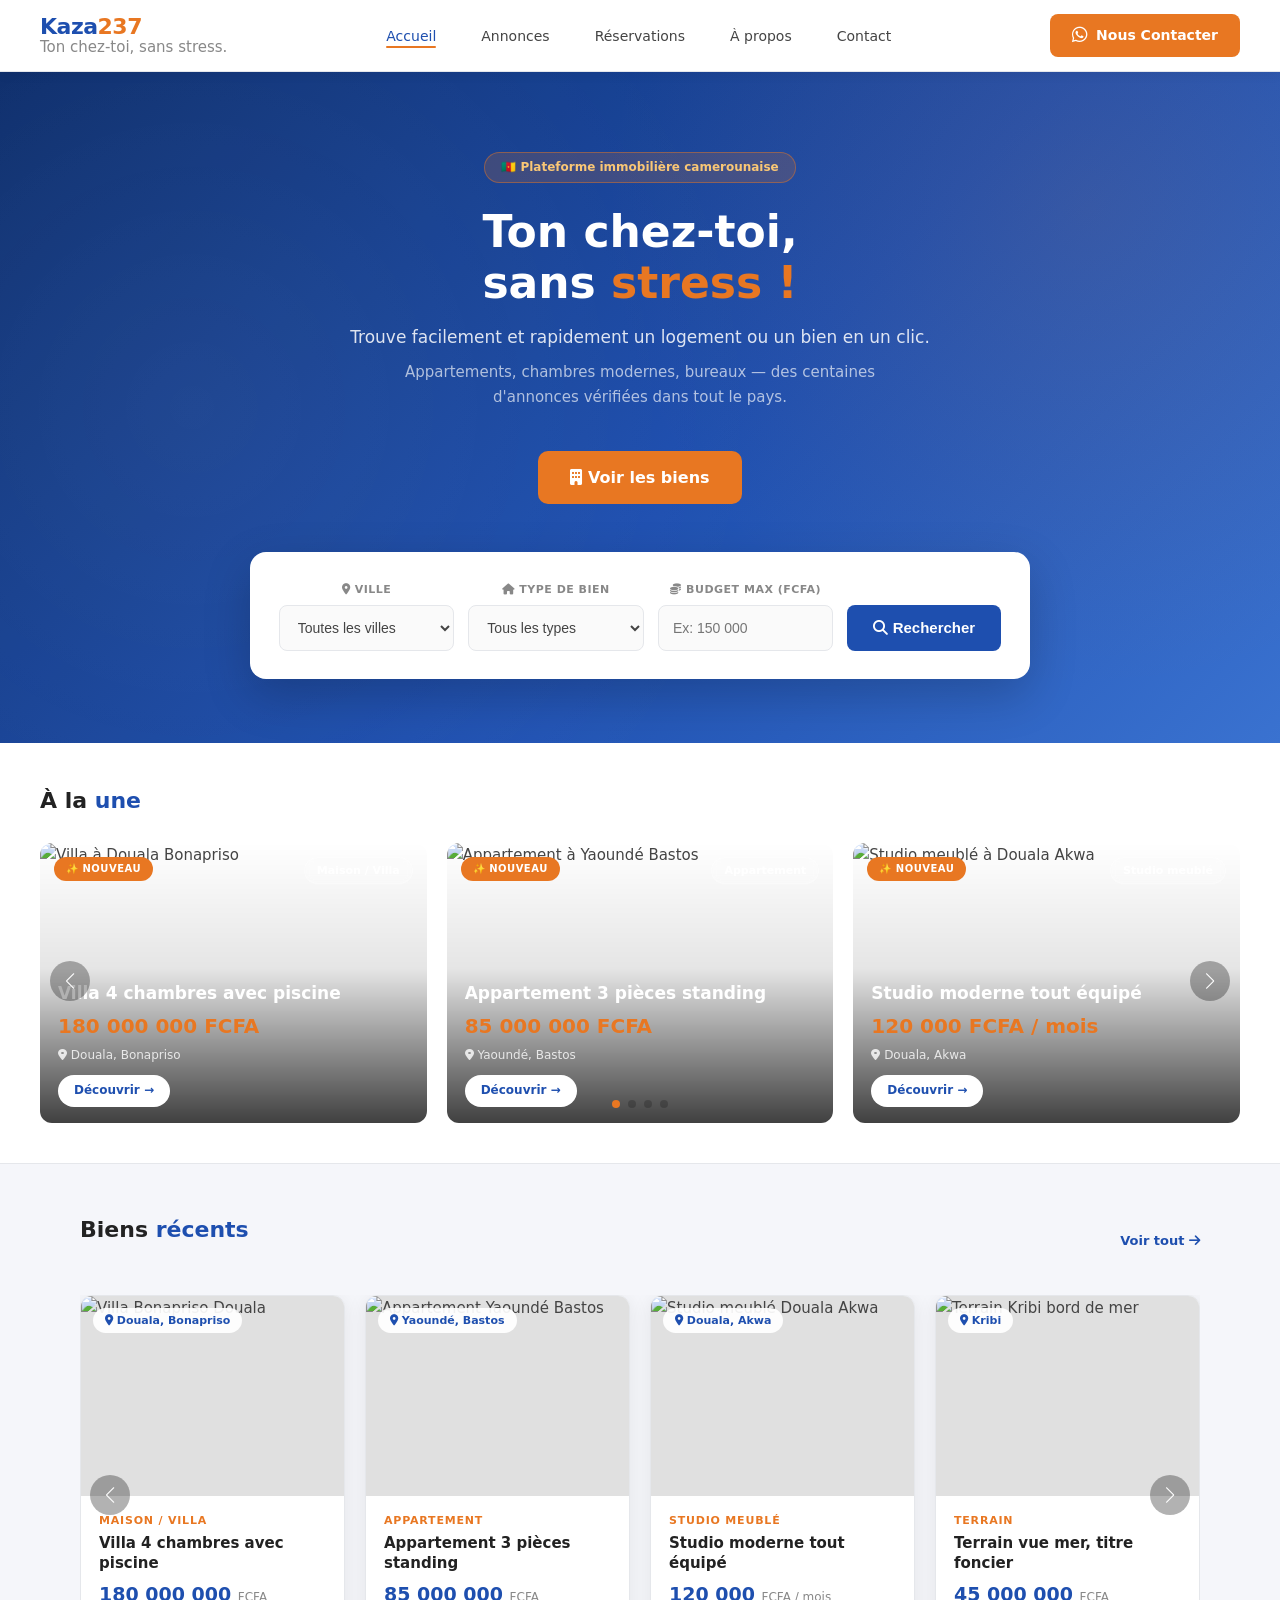
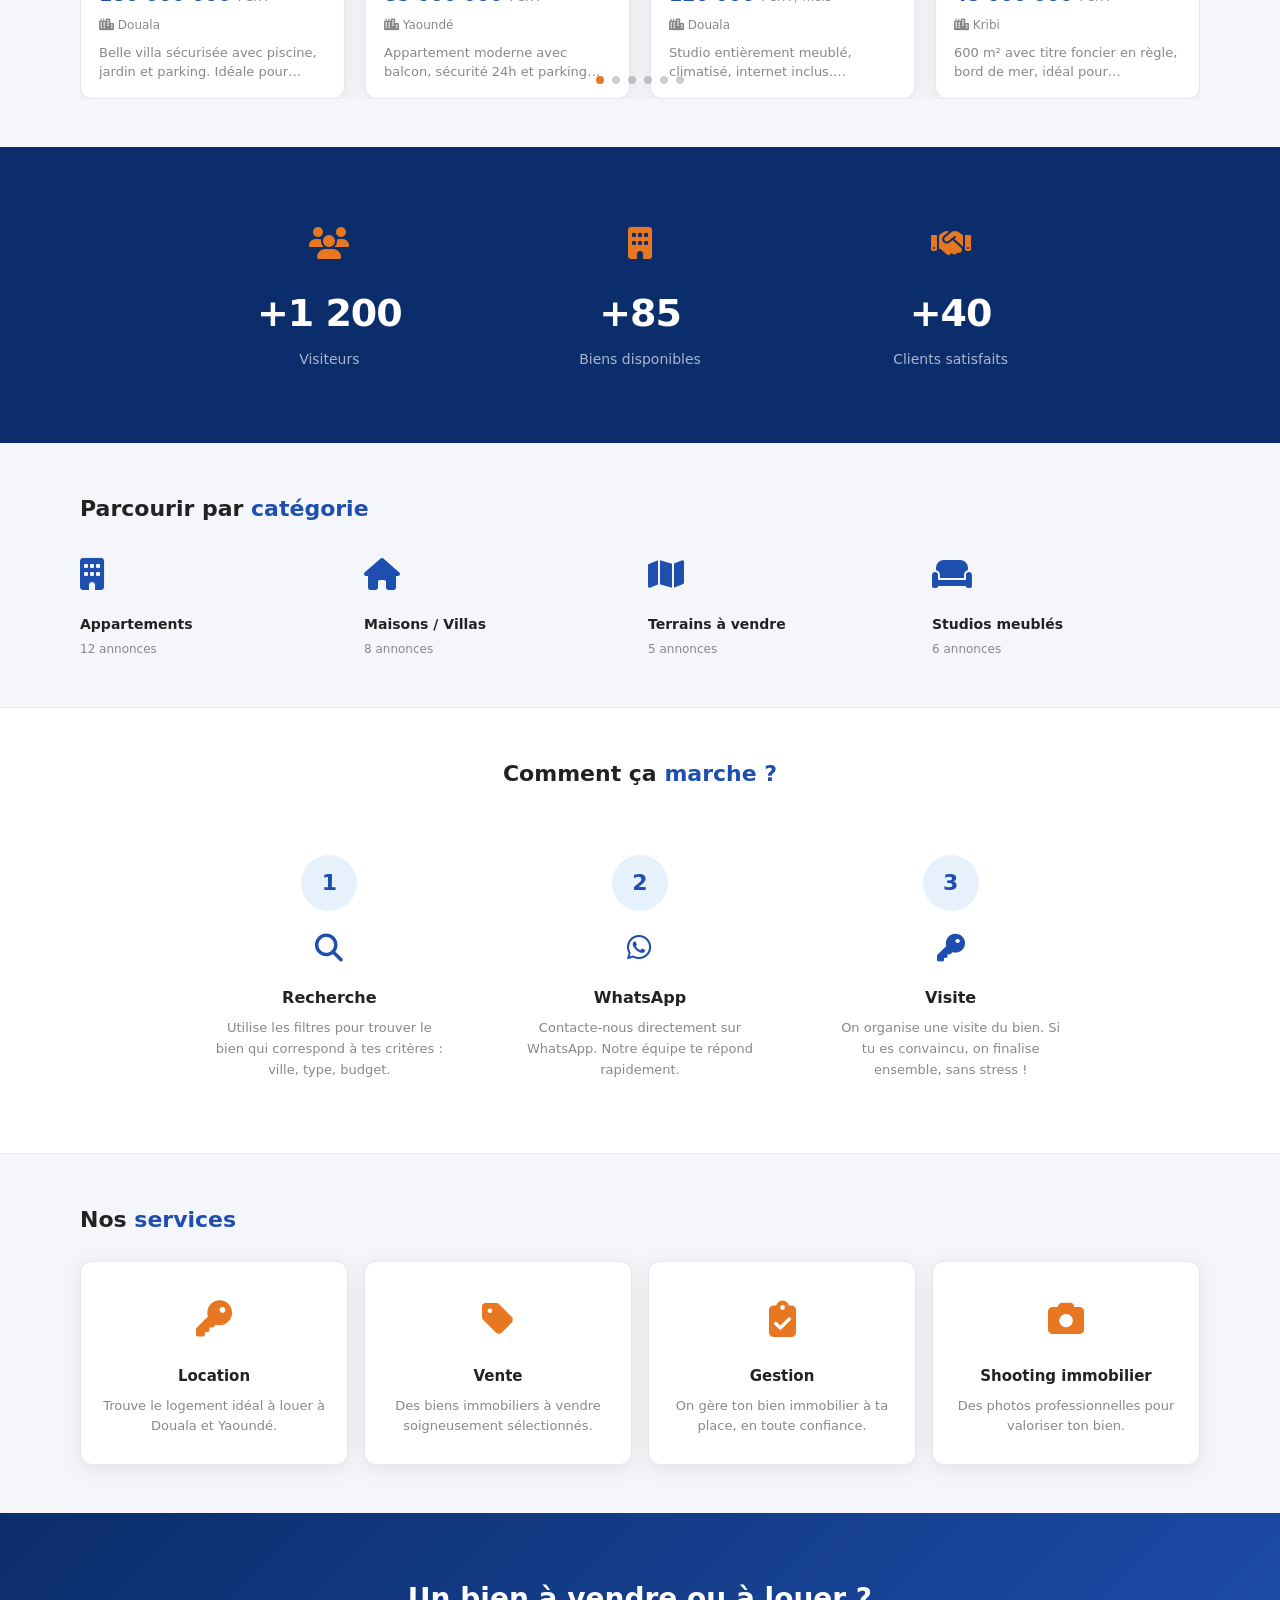
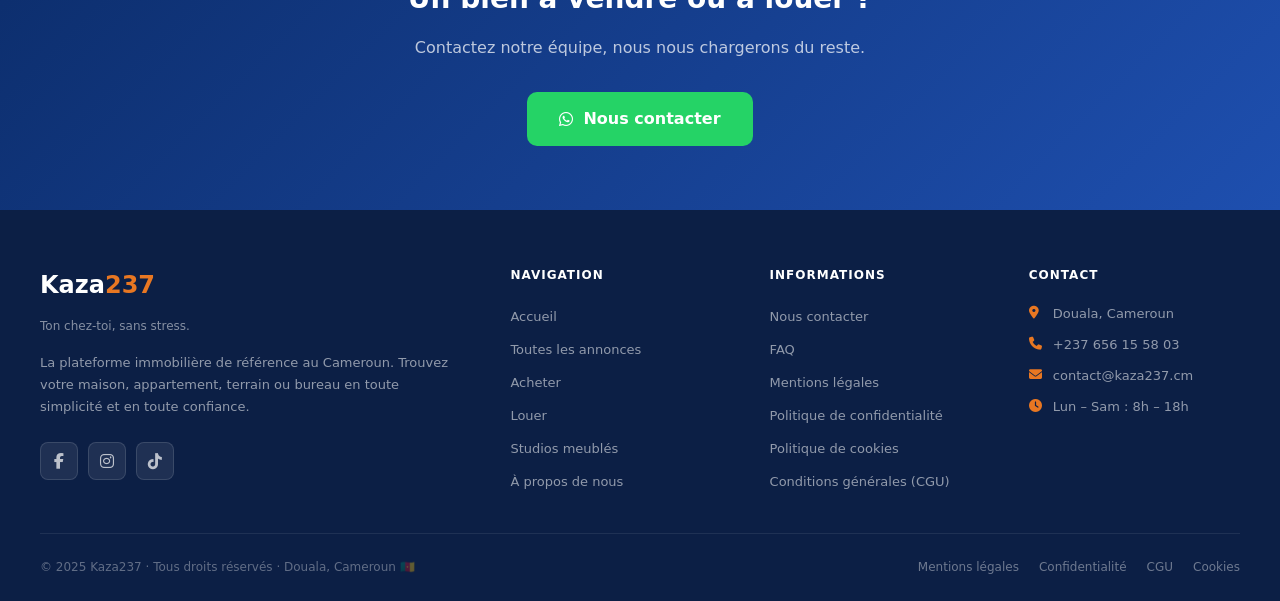
==== commit dcdcea6a: "Ajout pages Annonces, Réservations, Détail + Firebase" ====
--- a/index.html
+++ b/index.html
@@ -43,7 +43,7 @@
        STYLES CSS DU SITE
        ============================================================ -->
     <!-- Fichier CSS du site -->
-  <link rel="stylesheet" href="css/style.css" />
+  <link rel="stylesheet" href="../css/style.css" />
  
 </head>
  
@@ -55,7 +55,7 @@
   <nav>
  
     <!-- LOGO — REMPLACE src="assets/logo/logo.png" PAR TON VRAI LOGO -->
-    <a href="index.html" class="nav-logo">
+    <a href="./index.html" class="nav-logo">
       <img src="assets/logo/logo.png" alt="Logo Kaza237"
            onerror="this.style.display='none'" />
       <div class="nav-logo-texte">
@@ -68,9 +68,9 @@
  
     <!-- LIENS DE NAVIGATION — modifie les href="..." pour chaque page -->
     <ul class="nav-liens">
-      <li><a href="index.html" class="actif">Accueil</a></li>
-      <li><a href="annonces.html">Annonces</a></li>
-      <li><a href="reservations.html">Réservations</a></li>
+      <li><a href="./index.html" class="actif">Accueil</a></li>
+      <li><a href="./annonces/index.html">Annonces</a></li>
+      <li><a href="./réservations/index.html">Réservations</a></li>
       <li><a href="apropos.html">À propos</a></li>
       <li><a href="contact.html">Contact</a></li>
     </ul>
@@ -161,7 +161,7 @@
     </p>
  
     <!-- Bouton "Voir les biens" -->
-    <a href="annonces.html" class="btn-hero">
+    <a href="./annonces/index.html" class="btn-hero">
       <i class="fa-solid fa-building"></i> Voir les biens
     </a>
  
@@ -216,7 +216,7 @@
  
         <!-- Bouton Rechercher -->
         <div>
-          <button class="btn-rechercher" onclick="rechercherBiens()">
+          <button class="btn-rechercher" onclick="window.location.href='./annonces/index.html'">
             <i class="fa-solid fa-magnifying-glass"></i> Rechercher
           </button>
         </div>
@@ -273,7 +273,7 @@
                   <i class="fa-solid fa-location-dot"></i> Douala, Bonapriso
                 </div>
                 <!-- BOUTON DÉCOUVRIR — modifie href="..." -->
-                <a href="detail.html" class="btn-decouvrir">Découvrir →</a>
+                <a href="./details/details.html" class="btn-decouvrir">Découvrir →</a>
               </div>
  
             </div>
@@ -295,7 +295,7 @@
                 <div class="slide-une-lieu">
                   <i class="fa-solid fa-location-dot"></i> Yaoundé, Bastos
                 </div>
-                <a href="detail.html" class="btn-decouvrir">Découvrir →</a>
+                <a href="./details/details.html" class="btn-decouvrir">Découvrir →</a>
               </div>
             </div>
           </div>
@@ -316,7 +316,7 @@
                 <div class="slide-une-lieu">
                   <i class="fa-solid fa-location-dot"></i> Douala, Akwa
                 </div>
-                <a href="detail.html" class="btn-decouvrir">Découvrir →</a>
+                <a href="./details/details.html" class="btn-decouvrir">Découvrir →</a>
               </div>
             </div>
           </div>
@@ -337,7 +337,7 @@
                 <div class="slide-une-lieu">
                   <i class="fa-solid fa-location-dot"></i> Kribi, Bord de mer
                 </div>
-                <a href="detail.html" class="btn-decouvrir">Découvrir →</a>
+                <a href="./details/details.html" class="btn-decouvrir">Découvrir →</a>
               </div>
             </div>
           </div>
@@ -367,7 +367,7 @@
       <h2 class="titre-section">
         Biens <span>récents</span>
       </h2>
-      <a href="annonces.html" class="lien-voir-tout">
+      <a href="./annonces/index.html" class="lien-voir-tout">
         Voir tout <i class="fa-solid fa-arrow-right"></i>
       </a>
     </div>
@@ -380,39 +380,33 @@
              CARTE BIEN 1 — MODIFIE LES INFOS ICI
              ===================================================== -->
         <div class="swiper-slide">
-          <div class="carte-bien">
-            <div class="carte-image">
-              <!-- IMAGE — REMPLACE src="..." PAR TA VRAIE IMAGE -->
-              <img src="assets/images/bien1.jpg" alt="Villa Bonapriso Douala" />
-              <div class="carte-badge-lieu">
-                <i class="fa-solid fa-location-dot"></i> Douala, Bonapriso
-              </div>
-            </div>
-            <div class="carte-corps">
-              <!-- TYPE DE BIEN -->
-              <div class="carte-type">Maison / Villa</div>
-              <!-- TITRE -->
-              <div class="carte-titre">Villa 4 chambres avec piscine</div>
-              <!-- PRIX — modifie ici -->
-              <div class="carte-prix">180 000 000 <span>FCFA</span></div>
-              <!-- VILLE -->
-              <div class="carte-ville">
-                <i class="fa-solid fa-city"></i> Douala
-              </div>
-              <!-- DESCRIPTION COURTE -->
-              <div class="carte-description">
-                Belle villa sécurisée avec piscine, jardin et parking. Idéale pour famille.
-              </div>
-            </div>
-          </div>
-        </div>
+  <a class="carte-bien" href="./details/details.html">
+    <div class="carte-image">
+      <img src="assets/images/bien1.jpg" alt="Villa Bonapriso Douala" />
+      <div class="carte-badge-lieu">
+        <i class="fa-solid fa-location-dot"></i> Douala, Bonapriso
+      </div>
+    </div>
+    <div class="carte-corps">
+      <div class="carte-type">Maison / Villa</div>
+      <div class="carte-titre">Villa 4 chambres avec piscine</div>
+      <div class="carte-prix">180 000 000 <span>FCFA</span></div>
+      <div class="carte-ville">
+        <i class="fa-solid fa-city"></i> Douala
+      </div>
+      <div class="carte-description">
+        Belle villa sécurisée avec piscine, jardin et parking. Idéale pour famille.
+      </div>
+    </div>
+  </a>
+</div>
         <!-- Fin Carte 1 -->
  
         <!-- =====================================================
              CARTE BIEN 2 — MODIFIE LES INFOS ICI
              ===================================================== -->
         <div class="swiper-slide">
-          <div class="carte-bien">
+          <a class="carte-bien" href="./details/details.html?id=2">
             <div class="carte-image">
               <img src="assets/images/bien2.jpg" alt="Appartement Yaoundé Bastos" />
               <div class="carte-badge-lieu">
@@ -430,7 +424,7 @@
                 Appartement moderne avec balcon, sécurité 24h et parking souterrain.
               </div>
             </div>
-          </div>
+          </a>
         </div>
         <!-- Fin Carte 2 -->
  
@@ -438,7 +432,7 @@
              CARTE BIEN 3 — MODIFIE LES INFOS ICI
              ===================================================== -->
         <div class="swiper-slide">
-          <div class="carte-bien">
+          <a class="carte-bien" href="./details/details.html?id=3">
             <div class="carte-image">
               <img src="assets/images/bien3.jpg" alt="Studio meublé Douala Akwa" />
               <div class="carte-badge-lieu">
@@ -456,7 +450,7 @@
                 Studio entièrement meublé, climatisé, internet inclus. Disponible immédiatement.
               </div>
             </div>
-          </div>
+          </a>
         </div>
         <!-- Fin Carte 3 -->
  
@@ -464,7 +458,7 @@
              CARTE BIEN 4 — MODIFIE LES INFOS ICI
              ===================================================== -->
         <div class="swiper-slide">
-          <div class="carte-bien">
+          <a class="carte-bien" href="./details/details.html?id=4">
             <div class="carte-image">
               <img src="assets/images/bien4.jpg" alt="Terrain Kribi bord de mer" />
               <div class="carte-badge-lieu">
@@ -482,7 +476,7 @@
                 600 m² avec titre foncier en règle, bord de mer, idéal pour construction.
               </div>
             </div>
-          </div>
+          </a>
         </div>
         <!-- Fin Carte 4 -->
  
@@ -490,7 +484,7 @@
              CARTE BIEN 5 — MODIFIE LES INFOS ICI
              ===================================================== -->
         <div class="swiper-slide">
-          <div class="carte-bien">
+          <a class="carte-bien" href="./details/details.html?id=5">
             <div class="carte-image">
               <img src="assets/images/bien5.jpg" alt="Bureau Yaoundé Centre" />
               <div class="carte-badge-lieu">
@@ -508,7 +502,7 @@
                 80 m² en plein centre ville, parking inclus, fibre optique disponible.
               </div>
             </div>
-          </div>
+          </a>
         </div>
         <!-- Fin Carte 5 -->
  
@@ -516,7 +510,7 @@
              CARTE BIEN 6 — MODIFIE LES INFOS ICI
              ===================================================== -->
         <div class="swiper-slide">
-          <div class="carte-bien">
+          <a class="carte-bien" href="./details/details.html?id=6">
             <div class="carte-image">
               <img src="assets/images/bien6.jpg" alt="Villa Bafoussam" />
               <div class="carte-badge-lieu">
@@ -534,7 +528,7 @@
                 Appartement sécurisé avec parking, gardiennage 24h et générateur.
               </div>
             </div>
-          </div>
+          </a>
         </div>
         <!-- Fin Carte 6 -->
  
@@ -607,7 +601,7 @@
       <!-- ============================================================
            CATÉGORIE 1 — MODIFIE LE NOMBRE D'ANNONCES ICI
            ============================================================ -->
-      <a href="annonces.html?type=appartement" class="carte-categorie">
+      <a href="./annonces/index.html?type=appartement" class="type-card">
         <div class="categorie-icone">
           <i class="fa-solid fa-building"></i>
         </div>
@@ -617,7 +611,7 @@
       </a>
  
       <!-- CATÉGORIE 2 -->
-      <a href="annonces.html?type=maison" class="carte-categorie">
+      <a href="./annonces/index.html?type=maison" class="type-card">
         <div class="categorie-icone">
           <i class="fa-solid fa-house"></i>
         </div>
@@ -627,7 +621,7 @@
       </a>
  
       <!-- CATÉGORIE 3 -->
-      <a href="annonces.html?type=terrain" class="carte-categorie">
+      <a href="./annonces/index.html?type=terrain" class="type-card">
         <div class="categorie-icone">
           <i class="fa-solid fa-map"></i>
         </div>
@@ -637,7 +631,7 @@
       </a>
  
       <!-- CATÉGORIE 4 -->
-      <a href="reservations.html" class="carte-categorie">
+      <a href="./reservations/index.html" class="type-card">
         <div class="categorie-icone">
           <i class="fa-solid fa-couch"></i>
         </div>
@@ -933,7 +927,7 @@
   <script src="https://cdn.jsdelivr.net/npm/swiper@11/swiper-bundle.min.js"></script>
  
     <!-- Fichier JavaScript du site -->
-  <script src="js/app.js"></script>
+  <script type="module" src="js/app.js"></script>
  
 </body>
 </html>
--- a/css/style.css
+++ b/css/style.css
@@ -115,7 +115,7 @@
     .nav-logo-texte .marque .orange { color: var(--orange); }
 
     .nav-logo-texte .slogan {
-      font-size: 10px;
+      font-size: 15px;
       color: var(--gris-doux);
     }
 
@@ -123,7 +123,7 @@
     .nav-liens {
       display: flex;
       align-items: center;
-      gap: 30px;
+      gap: 45px;
       list-style: none;
     }
 
@@ -168,11 +168,27 @@
       /* Ce bouton est dans le HTML plus bas */
     }
 
-    .btn-nav-contact:hover {
-      background-color: var(--orange-hover);
-      transform: translateY(-1px);
-      box-shadow: 0 4px 12px rgba(232, 119, 34, 0.35);
-    }
+    .btn-nav-contact {
+  display: inline-flex;        /* 🔥 clé principale */
+  align-items: center;         /* centre verticalement */
+  gap: 8px;                    /* espace entre icône et texte */
+
+  background-color: var(--orange);
+  color: var(--blanc);
+  border: none;
+  padding: 10px 22px;
+  border-radius: 8px;
+  font-size: 14px;
+  font-weight: 700;
+  cursor: pointer;
+  transition: var(--transition);
+}
+
+    .btn-nav-contact i {
+  font-size: 18px; /* icône plus grande */
+  display: flex;
+  align-items: center;
+}
 
     /* ============================================================
        SECTION HERO (Bannière principale)
@@ -479,6 +495,14 @@
       color: var(--blanc);
     }
 
+    /* Carte cliquable — enlève le soulignement */
+a.carte-bien {
+  text-decoration: none;
+  color: inherit;
+  display: flex;
+  flex-direction: column;
+}
+
     /* ============================================================
        SECTION "BIENS RÉCENTS" — Slider
        ============================================================ */
@@ -710,6 +734,50 @@
       color: #222;
       margin-bottom: 4px;
     }
+
+    /* Catégorie cliquable */
+a.type-card {
+  text-decoration: none;
+  color: inherit;
+  position: relative;
+  overflow: hidden;
+  transition: all 0.3s ease;
+}
+
+/* Effet sombre au survol */
+a.type-card::before {
+  content: '';
+  position: absolute;
+  inset: 0;
+  background: linear-gradient(
+    135deg,
+    rgba(30, 79, 175, 0.08) 0%,
+    rgba(232, 119, 34, 0.08) 100%
+  );
+  opacity: 0;
+  transition: opacity 0.3s ease;
+  border-radius: var(--radius);
+}
+
+a.type-card:hover::before {
+  opacity: 1;
+}
+
+/* Icône change de couleur au survol */
+a.type-card:hover .type-icon i {
+  color: var(--orange);
+  transform: scale(1.2);
+  transition: all 0.3s ease;
+}
+
+/* Texte change de couleur au survol */
+a.type-card:hover .type-name {
+  color: var(--bleu);
+}
+
+a.type-card:hover .type-count {
+  color: var(--orange);
+}
 
     /* ============================================================
        NOMBRE D'ANNONCES PAR CATÉGORIE — modifie les chiffres ici
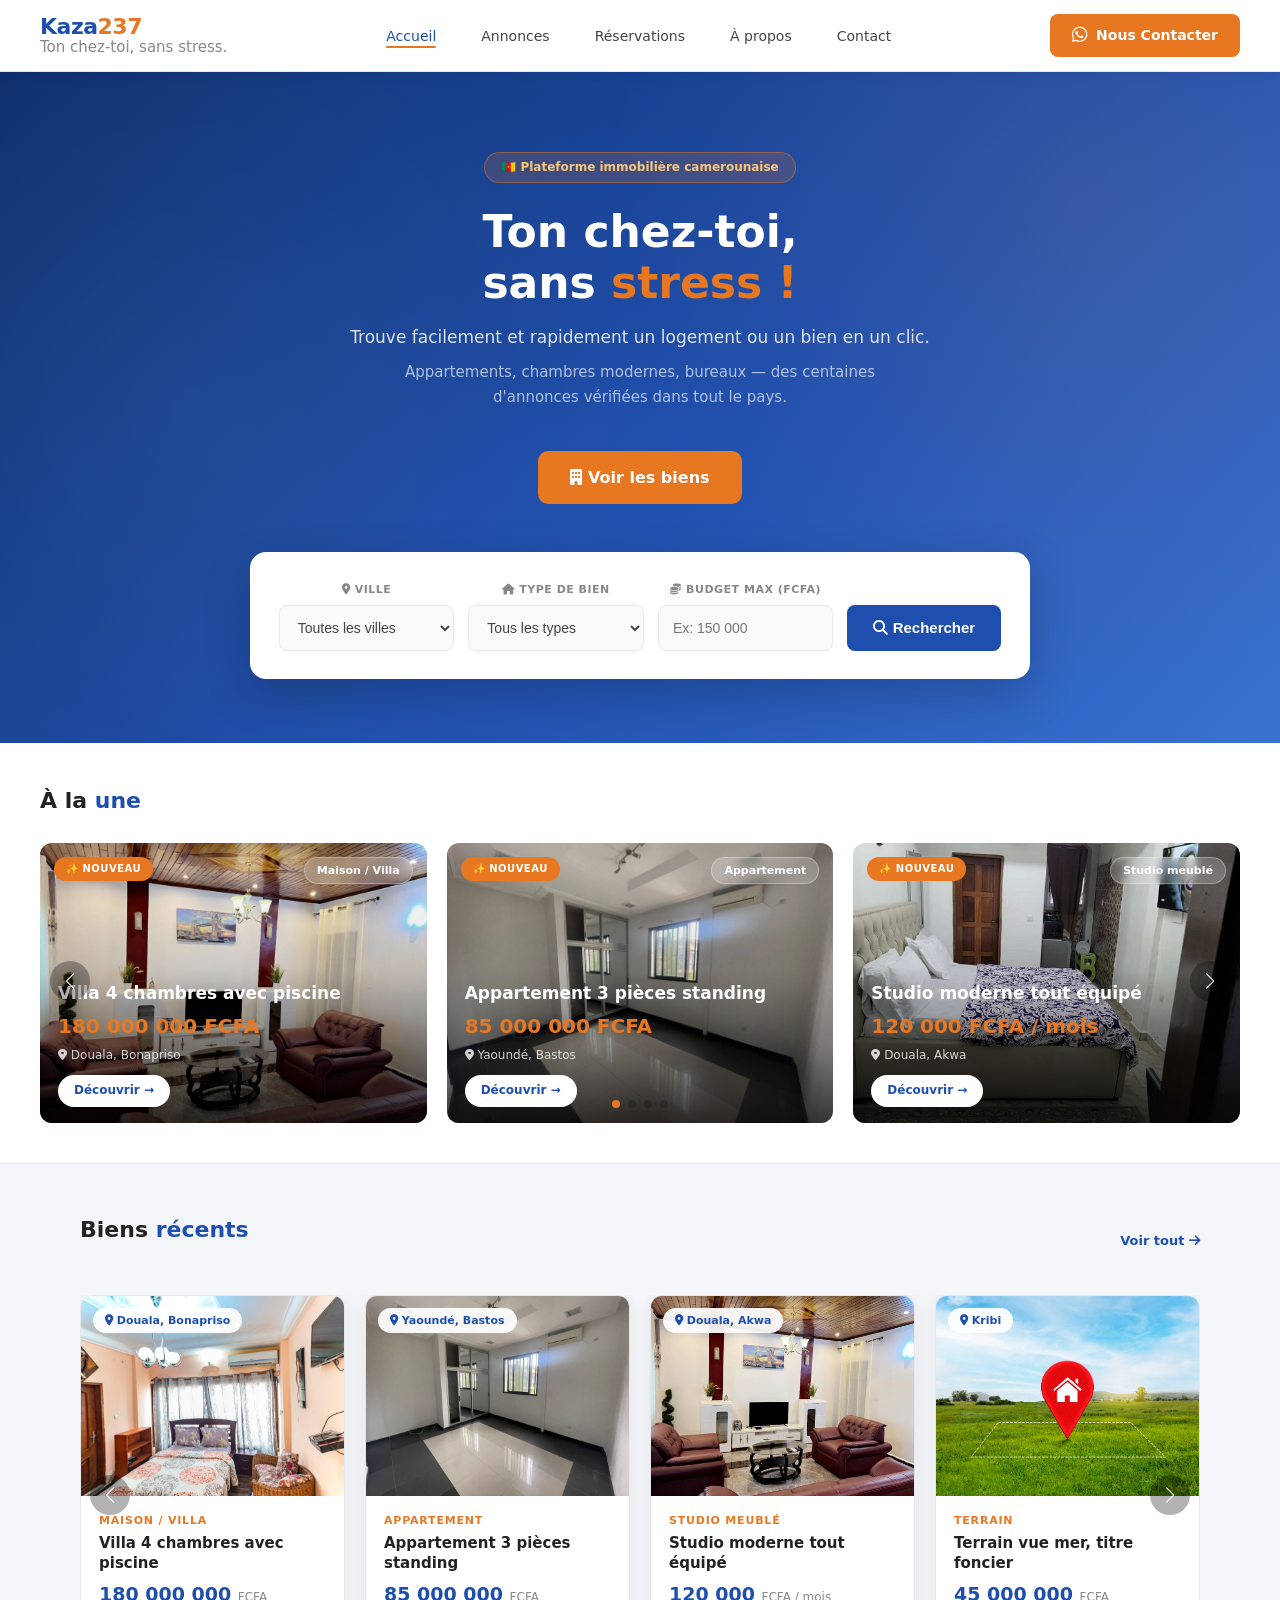
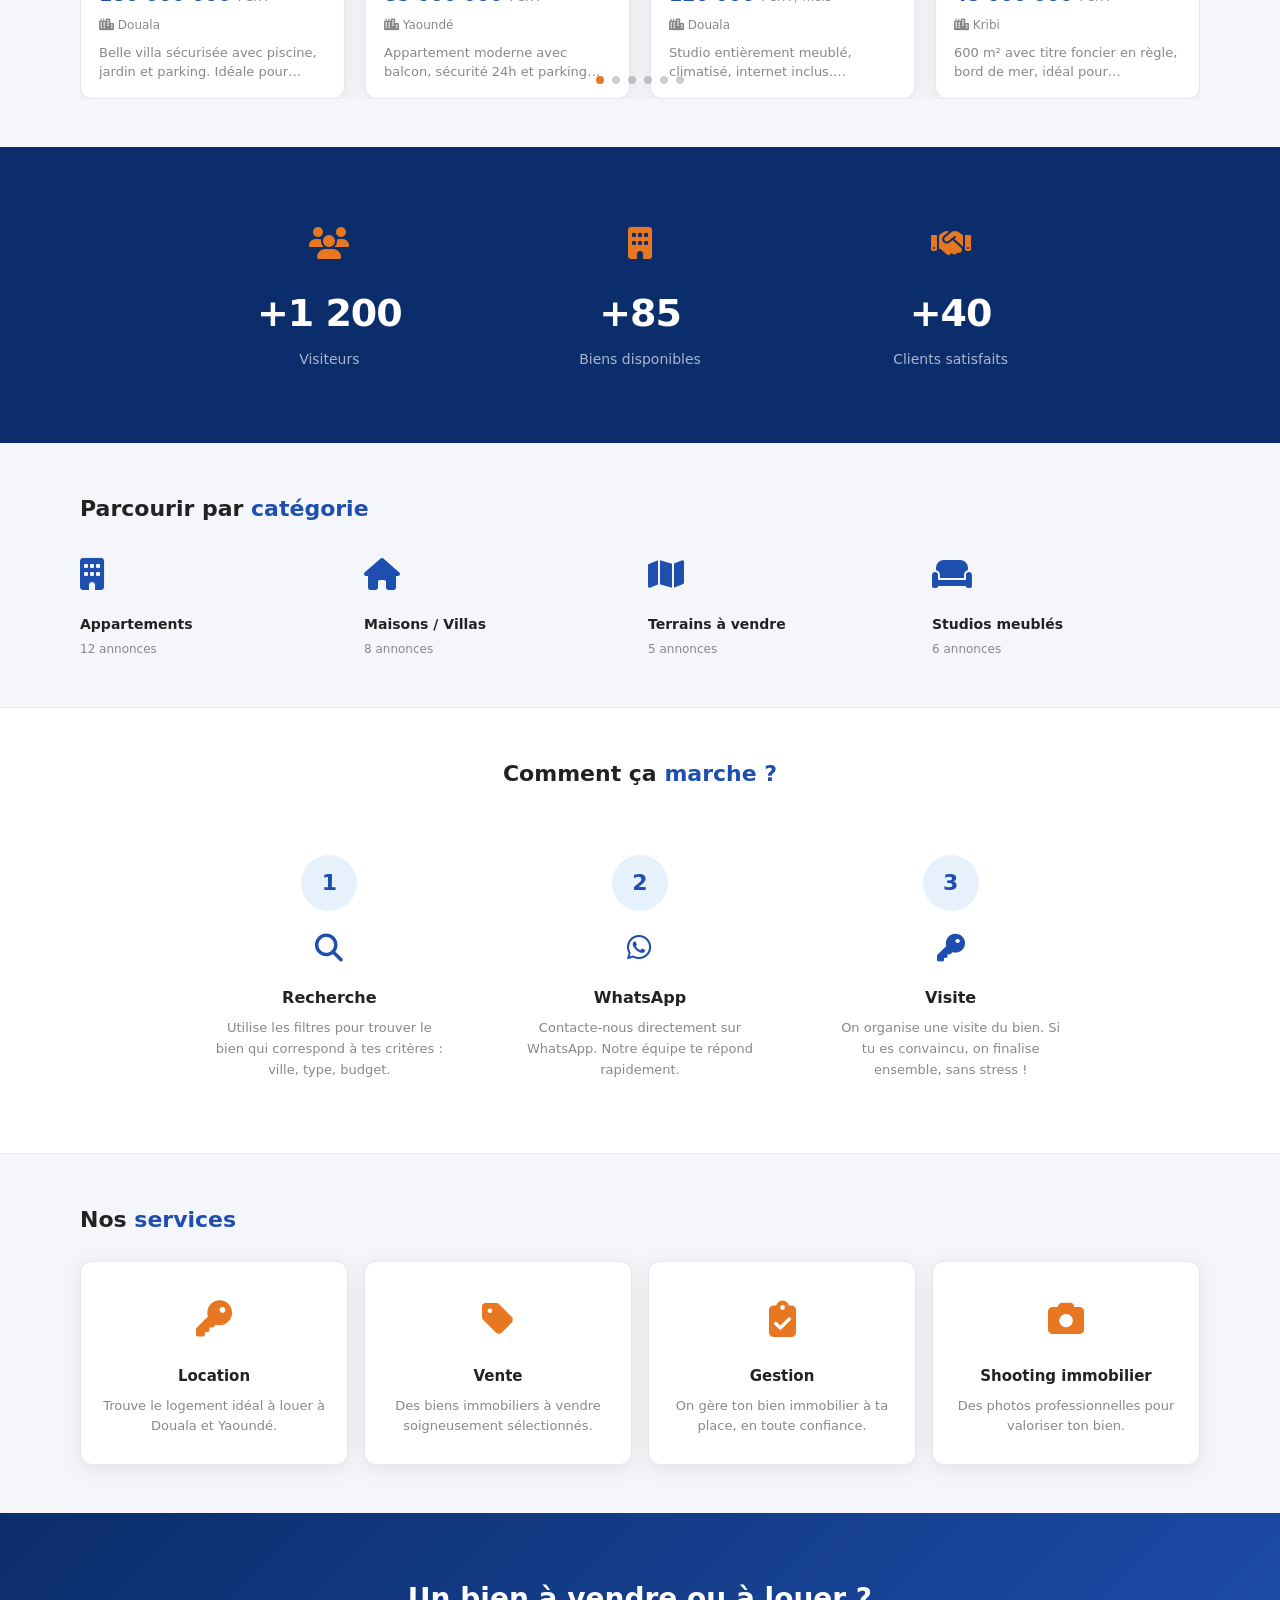
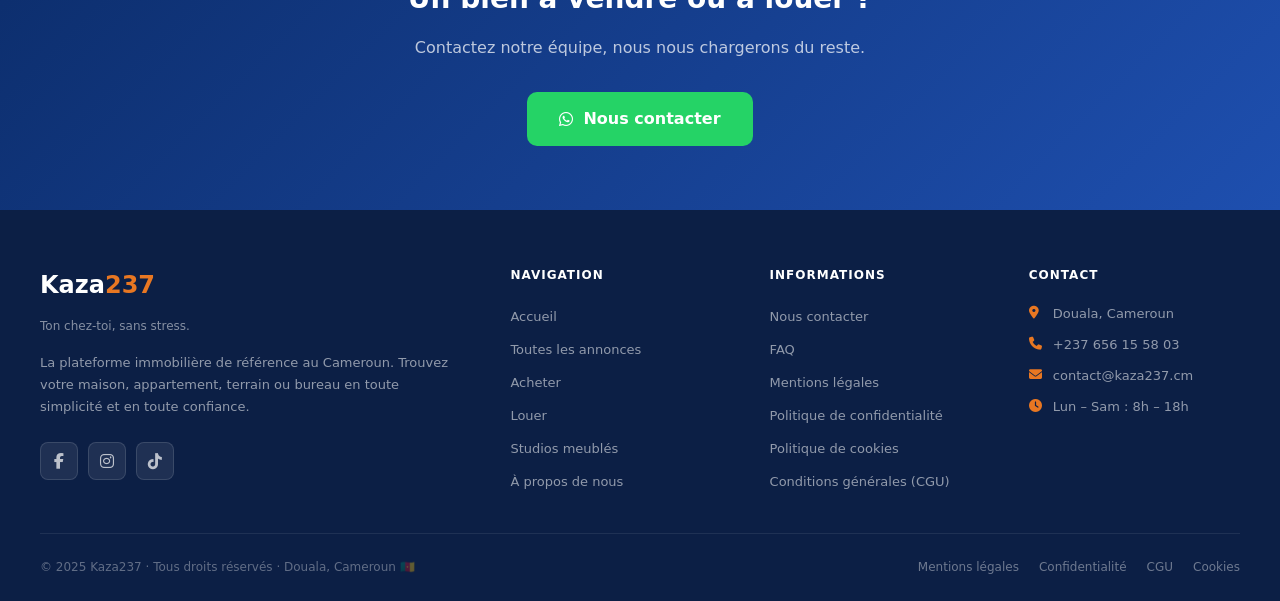
==== commit 7cdcc624: "Correction des images" ====
--- a/index.html
+++ b/index.html
@@ -101,13 +101,13 @@
  
     <!-- Liens du menu mobile -->
     <ul class="menu-mobile-liens">
-      <li><a href="index.html" onclick="toggleMenu()">
+      <li><a href="./index.html" onclick="toggleMenu()">
         <i class="fa-solid fa-house"></i> Accueil
       </a></li>
-      <li><a href="annonces.html" onclick="toggleMenu()">
+      <li><a href="/annonces/index.html" onclick="toggleMenu()">
         <i class="fa-solid fa-building"></i> Annonces
       </a></li>
-      <li><a href="reservations.html" onclick="toggleMenu()">
+      <li><a href="./réservations/index.html" onclick="toggleMenu()">
         <i class="fa-solid fa-couch"></i> Réservations
       </a></li>
       <li><a href="apropos.html" onclick="toggleMenu()">
@@ -251,7 +251,7 @@
             <div class="slide-une">
  
               <!-- IMAGE — REMPLACE src="..." PAR TA VRAIE IMAGE -->
-              <img src="assets/images/bien1.jpg" alt="Villa à Douala Bonapriso" />
+              <img src="./assets/images/bien1.png" alt="Villa à Douala Bonapriso" />
  
               <!-- Dégradé sombre -->
               <div class="slide-une-overlay"></div>
@@ -285,7 +285,7 @@
                ===================================================== -->
           <div class="swiper-slide">
             <div class="slide-une">
-              <img src="assets/images/bien2.jpg" alt="Appartement à Yaoundé Bastos" />
+              <img src="./assets/images/bien2.png" alt="Appartement à Yaoundé Bastos" />
               <div class="slide-une-overlay"></div>
               <div class="slide-badge-nouveau">✨ Nouveau</div>
               <div class="slide-badge-type">Appartement</div>
@@ -306,7 +306,7 @@
                ===================================================== -->
           <div class="swiper-slide">
             <div class="slide-une">
-              <img src="assets/images/bien3.jpg" alt="Studio meublé à Douala Akwa" />
+              <img src="./assets/images/bien4.jpg" alt="Studio meublé à Douala Akwa" />
               <div class="slide-une-overlay"></div>
               <div class="slide-badge-nouveau">✨ Nouveau</div>
               <div class="slide-badge-type">Studio meublé</div>
@@ -327,7 +327,7 @@
                ===================================================== -->
           <div class="swiper-slide">
             <div class="slide-une">
-              <img src="assets/images/bien4.jpg" alt="Terrain à Kribi" />
+              <img src="./assets/images/bien3.jpg" alt="Terrain à Kribi" />
               <div class="slide-une-overlay"></div>
               <div class="slide-badge-nouveau">✨ Nouveau</div>
               <div class="slide-badge-type">Terrain</div>
@@ -382,7 +382,7 @@
         <div class="swiper-slide">
   <a class="carte-bien" href="./details/details.html">
     <div class="carte-image">
-      <img src="assets/images/bien1.jpg" alt="Villa Bonapriso Douala" />
+      <img src="./assets/images/bien5.png" alt="Villa Bonapriso Douala" />
       <div class="carte-badge-lieu">
         <i class="fa-solid fa-location-dot"></i> Douala, Bonapriso
       </div>
@@ -408,7 +408,7 @@
         <div class="swiper-slide">
           <a class="carte-bien" href="./details/details.html?id=2">
             <div class="carte-image">
-              <img src="assets/images/bien2.jpg" alt="Appartement Yaoundé Bastos" />
+              <img src="./assets/images/bien2.png" alt="Appartement Yaoundé Bastos" />
               <div class="carte-badge-lieu">
                 <i class="fa-solid fa-location-dot"></i> Yaoundé, Bastos
               </div>
@@ -434,7 +434,7 @@
         <div class="swiper-slide">
           <a class="carte-bien" href="./details/details.html?id=3">
             <div class="carte-image">
-              <img src="assets/images/bien3.jpg" alt="Studio meublé Douala Akwa" />
+              <img src="./assets/images/bien1.png" alt="Studio meublé Douala Akwa" />
               <div class="carte-badge-lieu">
                 <i class="fa-solid fa-location-dot"></i> Douala, Akwa
               </div>
@@ -460,7 +460,7 @@
         <div class="swiper-slide">
           <a class="carte-bien" href="./details/details.html?id=4">
             <div class="carte-image">
-              <img src="assets/images/bien4.jpg" alt="Terrain Kribi bord de mer" />
+              <img src="./assets/images/bien3.jpg" alt="Terrain Kribi bord de mer" />
               <div class="carte-badge-lieu">
                 <i class="fa-solid fa-location-dot"></i> Kribi
               </div>
@@ -486,7 +486,7 @@
         <div class="swiper-slide">
           <a class="carte-bien" href="./details/details.html?id=5">
             <div class="carte-image">
-              <img src="assets/images/bien5.jpg" alt="Bureau Yaoundé Centre" />
+              <img src="./assets/images/bien7.png" alt="Bureau Yaoundé Centre" />
               <div class="carte-badge-lieu">
                 <i class="fa-solid fa-location-dot"></i> Yaoundé, Centre
               </div>
@@ -512,7 +512,7 @@
         <div class="swiper-slide">
           <a class="carte-bien" href="./details/details.html?id=6">
             <div class="carte-image">
-              <img src="assets/images/bien6.jpg" alt="Villa Bafoussam" />
+              <img src="./assets/images/bien8.jpg" alt="Villa Bafoussam" />
               <div class="carte-badge-lieu">
                 <i class="fa-solid fa-location-dot"></i> Douala, Bonamoussadi
               </div>
